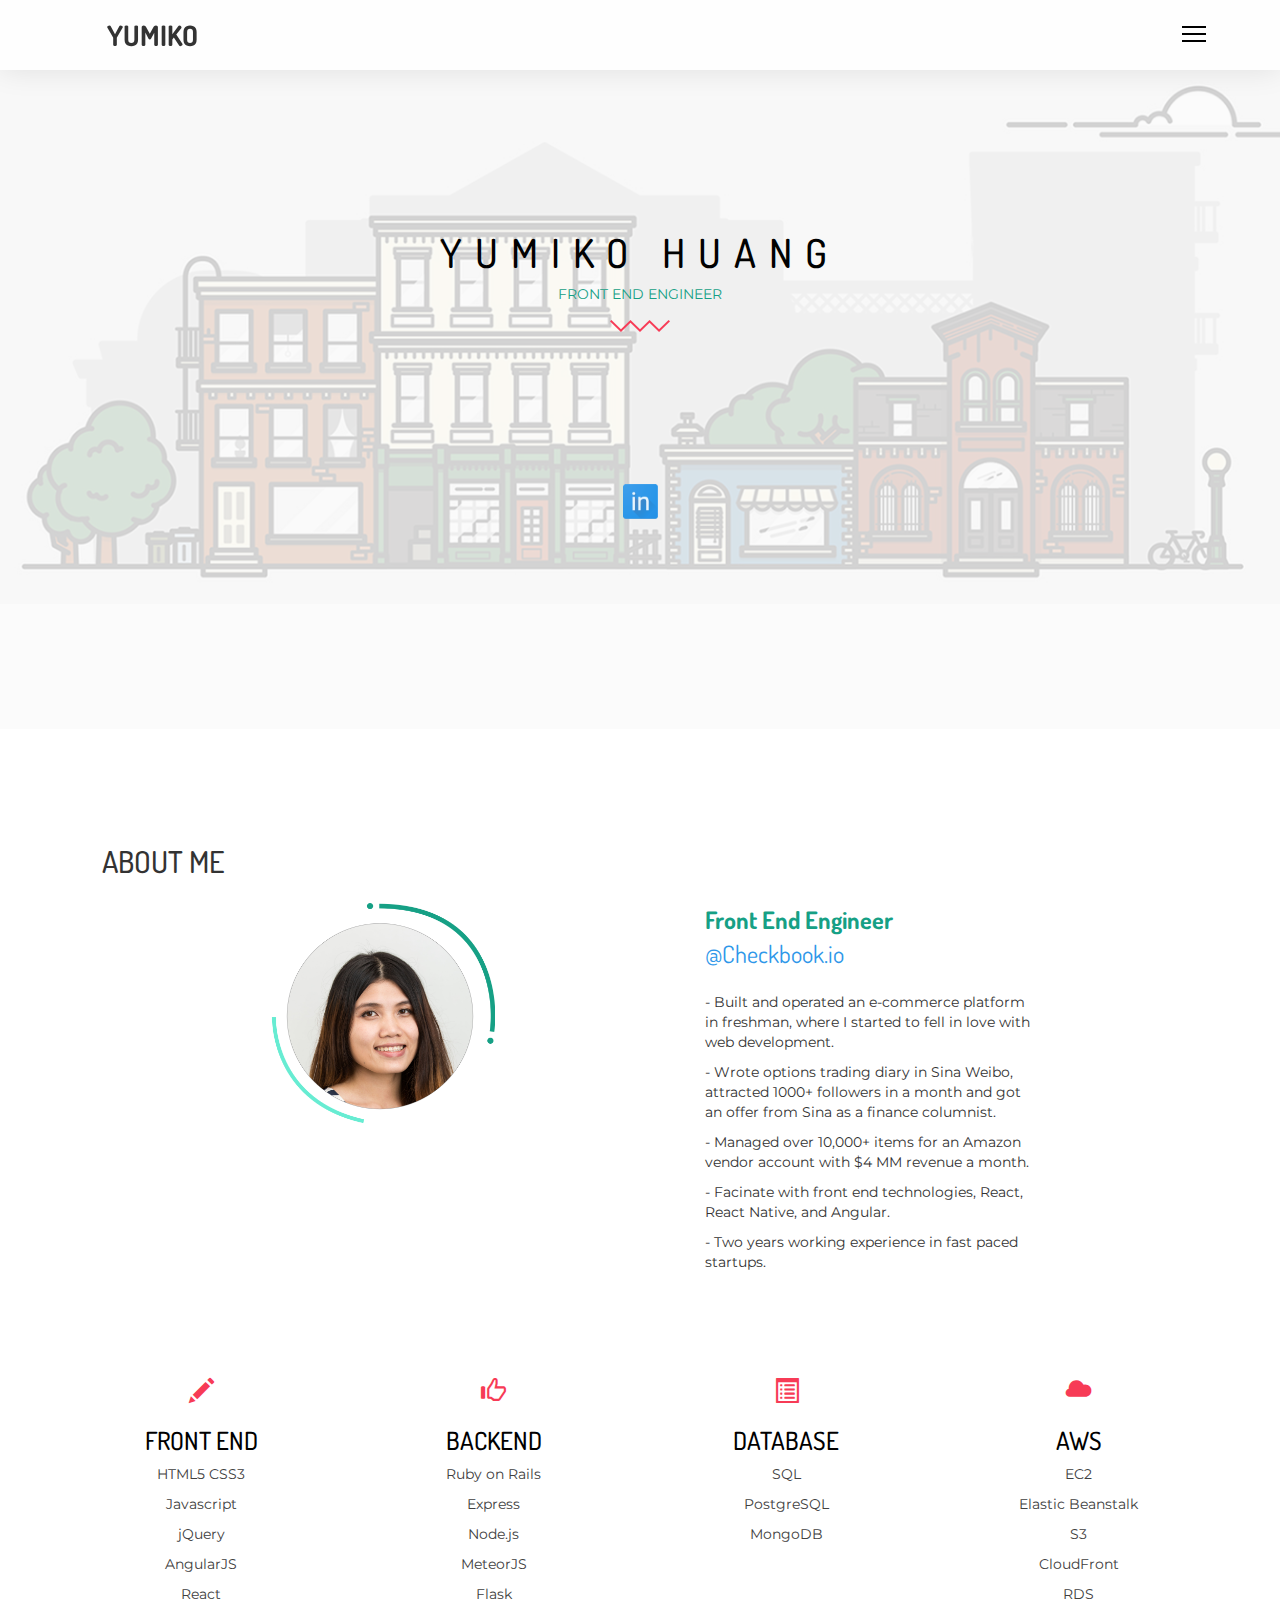
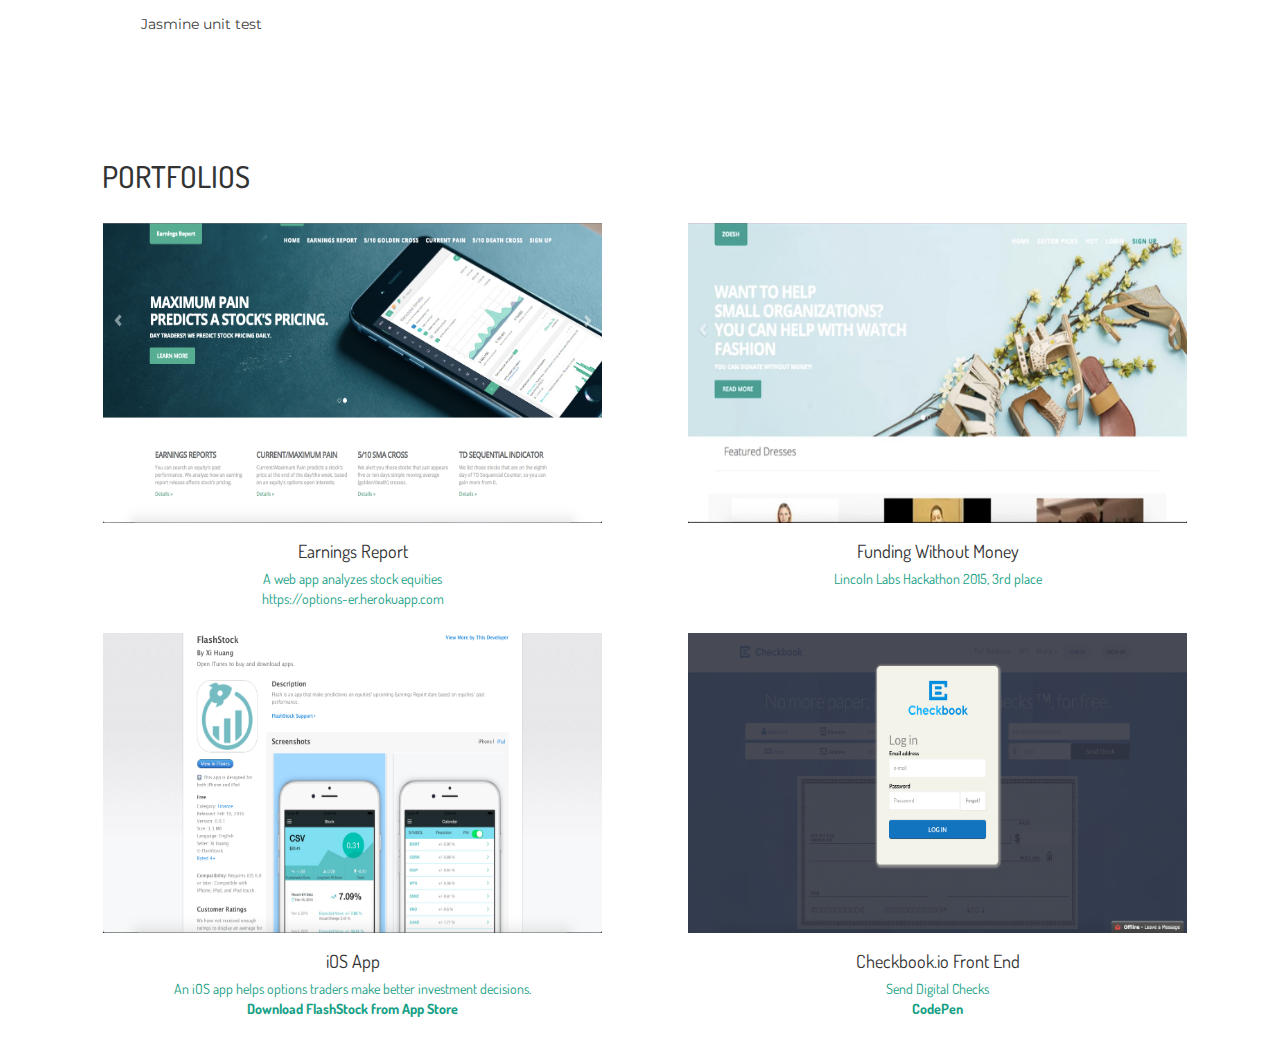
==== new_version/index.html @ 40f6ec9d "added profile description" ====
<!DOCTYPE html>
<html>
<head>
	<meta charset="utf-8">
	<meta http-equiv="X-UA-Compatible" content="IE=edge">
	<meta name="viewport" content="width=device-width, initial-scale=1">
	<title>
		Xi Huang | Full Stack Developer | Female Entrepreneur 
	</title>
	<link href='http://fonts.googleapis.com/css?family=Dosis:300,400,500,600,700,800' rel='stylesheet' type='text/css'>
	<link href='http://fonts.googleapis.com/css?family=Montserrat:400,700' rel='stylesheet' type='text/css'>

	<link rel="stylesheet" type="text/css" href="bower_components/bootstrap/dist/css/bootstrap.min.css">
	<link rel="stylesheet" href="http://maxcdn.bootstrapcdn.com/font-awesome/4.3.0/css/font-awesome.min.css">

	<!-- Icon Font-->
	<link rel="stylesheet" href="style.css">
	<link rel="stylesheet" href="css/owl.carousel.css">
	<link rel="stylesheet" href="css/owl.theme.default.css">
	<!-- Animate CSS-->
	<link rel="stylesheet" href="css/animate.css">

	<link rel="stylesheet" href="css/style.css">

	<!-- Responsive CSS -->
	<link href="css/responsive.css" rel="stylesheet">
</head>
<body ng-app="xihuang">
	<header>
		<div class="nav-wrapper cbp-af-header">
			<div class="col-xs-offset-1 col-md-offset-1 logo pull-left">
			YUMIKO 
			</div>			
			<a href="#cd-nav" class="cd-nav-trigger">
				Menu
				<span><!-- used to create the menu icon --></span>
			</a> <!-- .cd-nav-trigger -->
		</div>
		<div class="section_overlay">
			<div class="container">
			    <div class="row">
			        <div class="col-md-12 text-center">
			            <div class="home_text wow fadeInUp animated">
			                <h2>Yumiko Huang</h2>
			                <p>Front End Engineer</p>
			                <img src="images/shape.png" alt="">
			                <div>
			                	<a href="https://www.linkedin.com/in/huangxi" target="_blank"><img class="social_icons" src="images/linkedin_icon.png"></a>
			                </div>                        
			            </div>
			        </div>
			    </div>
			</div>
		</div>
	</header>

	<main>
		<div id="specialize" class="container-fluid">
			<div class="container services">
				<div class="row">
					<div class="section-Name">
						<h2>ABOUT ME</h2>
					</div>
				</div>
				<div class="row">
					<div class="col-md-8 col-md-offset-2">
						<div class="row">
							<div class="col-xs-4 col-md-4">
								<img src="./images/thumnail.png" width="100%">
							</div>
							<div class="col-md-5 col-md-offset-3">
								<div class="row">
									<div class="bolded_text">
										Front End Engineer <span class="descriptive_text">@Checkbook.io</span>
									</div>
								</div>

								<br>

								<div class="row">
									<p> - Built and operated an e-commerce platform in freshman, where I started to fell in love with web development.</p>
									<p> - Wrote options trading diary in Sina Weibo, attracted 1000+ followers in a month and got an offer from Sina as a finance columnist.</p>
									<p> - Managed over 10,000+ items for an Amazon vendor account with $4 MM revenue a month.</p>
									<p> - Facinate with front end technologies, React, React Native, and Angular.</p>
									<p> - Two years working experience in fast paced startups.</p>
								</div>
							</div>
						</div>
					</div>	
				</div>
			</div>
		</div>

		<div id="specialize" class="container-fluid">
			<div class="container services">
				<div class="row">
				    <div class="col-md-3 text-center">
				        <div class="single_service wow fadeInUp" data-wow-delay="1s">
				            <i class="glyphicon glyphicon-pencil"></i>
				            <h2>FRONT END</h2>
				            <p>HTML5 CSS3</p>
				            <p>Javascript</p>
				            <p>jQuery</p>
				            <p>AngularJS</p>
				            <p>React</p>
				            <p>Jasmine unit test</p>
				        </div>
				    </div>
				    <div class="col-md-3 text-center">
				        <div class="single_service wow fadeInUp" data-wow-delay="2s">
				            <i class="glyphicon glyphicon-thumbs-up"></i>
				            <h2>BACKEND</h2>
				            <p>Ruby on Rails</p>
				            <p>Express</p>
				            <p>Node.js</p>
				            <p>MeteorJS</p>
				            <p>Flask</p>
				        </div>
				    </div>
				    <div class="col-md-3 text-center">
				        <div class="single_service wow fadeInUp" data-wow-delay="3s">
				            <i class="glyphicon glyphicon-list-alt"></i>
				            <h2>DATABASE</h2>
				            <p>SQL</p>
				            <p>PostgreSQL</p>
				            <p>MongoDB</p>
				        </div>
				    </div>
				    <div class="col-md-3 text-center">
				        <div class="single_service wow fadeInUp" data-wow-delay="4s">
				            <i class="glyphicon glyphicon-cloud"></i>
				            <h2>AWS</h2>
				            <p>EC2</p>
				            <p>Elastic Beanstalk</p>
				            <p>S3</p>
				            <p>CloudFront</p>
				            <p>RDS</p>
				        </div>
				    </div>
				</div>
			</div>
		</div>

		<div id="portfolio" class="container">
			<div class="row">
				<div class="section-Name">
					<h2>PORTFOLIOS</h2>
				</div>
				
				<div class="col-md-6">
					<div class="project-box">
						<div class="project-box-highlighted">
							<div class="youtube-preview">
								<a href="https://options-er.herokuapp.com" target="_blank"><img src="images/stock.png"></a>
							</div>
							<div class="project-desc text-center">
								<div class="project-title">
									Earnings Report
								</div>
								<div class="project-subtitle">
									A web app analyzes stock equities<br>
									<a href="https://options-er.herokuapp.com">https://options-er.herokuapp.com</a>
								</div>
							</div>
						</div>
					</div>
				</div>
				<div class="col-md-6">
					<div class="project-box">
						<div class="project-box-highlighted">
							<div class="youtube-preview">
								<a href="https://www.youtube.com/watch?v=LjPvimCMA6M" target="_blank"><img src="images/zoesh.png"></a>
							</div>
							<div class="project-desc text-center">
								<div class="project-title">
									Funding Without Money
								</div>
								<div class="project-subtitle">
									Lincoln Labs Hackathon 2015, 3rd place
								</div>
							</div>
						</div>
					</div>
				</div>
			</div>
			<div class="row">
				<div class="col-md-6">
					<div class="project-box">
						<div class="project-box-highlighted">
							<div class="youtube-preview">
								<a href="https://itunes.apple.com/us/app/flashstock/id1084290276?mt=8" target="_blank"><img src="./images/ios_app.png"></a>
							</div>
							<div class="project-desc text-center">
								<div class="project-title">
									iOS App
								</div>
								<div class="project-subtitle">
									An iOS app helps options traders make better investment decisions.<br>
									<a href="https://itunes.apple.com/us/app/flashstock/id1084290276?mt=8" target="_blank"><b>Download FlashStock from App Store</b></a>
								</div>
							</div>
						</div>
					</div>
				</div>
				<div class="col-md-6">
					<div class="project-box">
						<div class="project-box-highlighted">
							<div class="youtube-preview">
								<a href="https://checkbook.io" target="_blank"><img src="./images/checkbook_login_modal.png"></a>
							</div>
							<div class="project-desc text-center">
								<div class="project-title">
									Checkbook.io Front End
								</div>
								<div class="project-subtitle">
									Send Digital Checks<br>
									<a href="http://codepen.io/yumikohey/pen/YqwrGw" target="_blank"><b>CodePen</b></a>
								</div>
							</div>
						</div>
					</div>
				</div>
			</div>
		</div>
	</main>
	<script src="bower_components/angular/angular.min.js"></script>
	<script src="bower_components/angular-bootstrap/ui-bootstrap-tpls.js"></script>
	<script src="bower_components/angular-bootstrap/ui-bootstrap.js"></script>
	<script src="bower_components/masonry/dist/masonry.pkgd.js"></script>
	<script src="js/app.js"></script>
</body>
</html>
---- new_version/css/style.css ----
a:hover{
  text-decoration: none;
}
.logo {
  margin-top: 15px;
  font-size: 2em;
  font-weight: bold;
}

.social_icons {
  height: 35px;
  width: 35px;
  margin-top: 150px;
}

.section-Name {
  margin-left: 4%;
  margin-bottom: 25px;
}

.project-box {
  margin: 5px;
  height: 400px;
  width: 100%;
}

.youtube-preview img {
  width: 90%;
  margin: 0 5%;
  height: 300px;
}

.project-box-highlighted:hover .project-desc{
  background-color: #8acfc2;
  -webkit-transition: width 0.8s;
  transition: all 0.8s;
}

.project-box-highlighted:hover .project-subtitle, .project-box-highlighted:hover a {
  color: #fff;
  -webkit-transition: width 1s;
  transition: all 1s;
}

.project-desc {
  width: 90%;
  margin: 0 5%;
  padding: 15px 0 10px 0;
}

.project-desc .project-title {
  font-size: 1.3em;
} 

.project-desc .project-subtitle, .project-desc a{
  margin-top: 5px;
  color: #16a085;
}

.bolded_text {
    color: #16a085;
    font-size: 24px;
    font-weight: bold;
}

.descriptive_text {
  color: #2E97E9;
  font-size: 24px;
  font-weight: normal;
}
/* #Navigation
================================================== */


.cbp-af-header {
    -webkit-transition: all 300ms linear;
    -moz-transition: all 300ms linear;
    -o-transition: all 300ms linear;
    -ms-transition: all 300ms linear;
    transition: all 300ms linear;
}
.cbp-af-header.cbp-af-header-shrink {
    background:rgba(255,255,255,.97);
    -webkit-transition: all 300ms linear;
    -moz-transition: all 300ms linear;
    -o-transition: all 300ms linear;
    -ms-transition: all 300ms linear;
    transition: all 300ms linear;
}

@media only screen and (min-width: 1024px) {
  .cd-nav-trigger {
    top: 30px;
  }
    img.logo {
    top: 40px;
}

.cbp-af-header.cbp-af-header-shrink .cd-nav-trigger {
    top: 8px;
}
.cbp-af-header.cbp-af-header-shrink.nav-wrapper {
    height:60px;
    -webkit-transition: all 300ms linear;
    -moz-transition: all 300ms linear;
    -o-transition: all 300ms linear;
    -ms-transition: all 300ms linear;
    transition: all 300ms linear;
}
}
#menu-wrap{
  height: auto !important;
}
.nav-wrapper {
    position: fixed;
    width:100%;
    top:0;
    left:0;
    height:70px;
    background:rgba(255,255,255,.85);
    z-index:3;
    overflow:hidden;
    box-shadow: 0 0 30px rgba(21,21,21,.1);
    -webkit-transition: all 300ms linear;
    -moz-transition: all 300ms linear;
    -o-transition: all 300ms linear;
    -ms-transition: all 300ms linear;
    transition: all 300ms linear;
}

.cd-nav-trigger {
  /* hamburger icon */
  position: absolute;
  z-index: 3;
  top: 12px;
  right: 5%;
  height: 44px;
  width: 44px;
  /* image replacement */
  overflow: hidden;
  text-indent: 100%;
  white-space: nowrap;
    -webkit-transition: all 300ms linear;
    -moz-transition: all 300ms linear;
    -o-transition: all 300ms linear;
    -ms-transition: all 300ms linear;
    transition: all 300ms linear;
}
.cd-nav-trigger span {
  /* icon created in CSS */
  position: absolute;
  left: 50%;
  top: 50%;
  bottom: auto;
  right: auto;
  -webkit-transform: translateX(-50%) translateY(-50%);
  -moz-transform: translateX(-50%) translateY(-50%);
  -ms-transform: translateX(-50%) translateY(-50%);
  -o-transform: translateX(-50%) translateY(-50%);
  transform: translateX(-50%) translateY(-50%);
  width: 24px;
  height: 2px;
  background-color: black;
}
.cd-nav-trigger span::before, .cd-nav-trigger span:after {
  /* upper and lower lines of the menu icon */
  content: '';
  position: absolute;
  top: 0;
  right: 0;
  width: 100%;
  height: 100%;
  background-color: inherit;
  /* Force Hardware Acceleration in WebKit */
  -webkit-transform: translateZ(0);
  -moz-transform: translateZ(0);
  -ms-transform: translateZ(0);
  -o-transform: translateZ(0);
  transform: translateZ(0);
  -webkit-backface-visibility: hidden;
  backface-visibility: hidden;
  -webkit-transition: -webkit-transform 0.2s, width 0.2s;
  -moz-transition: -moz-transform 0.2s, width 0.2s;
  transition: transform 0.2s, width 0.2s;
}
.cd-nav-trigger span::before {
  -webkit-transform-origin: right top;
  -moz-transform-origin: right top;
  -ms-transform-origin: right top;
  -o-transform-origin: right top;
  transform-origin: right top;
  -webkit-transform: translateY(-7px);
  -moz-transform: translateY(-7px);
  -ms-transform: translateY(-7px);
  -o-transform: translateY(-7px);
  transform: translateY(-7px);
}
.cd-nav-trigger span::after {
  -webkit-transform-origin: right bottom;
  -moz-transform-origin: right bottom;
  -ms-transform-origin: right bottom;
  -o-transform-origin: right bottom;
  transform-origin: right bottom;
  -webkit-transform: translateY(7px);
  -moz-transform: translateY(7px);
  -ms-transform: translateY(7px);
  -o-transform: translateY(7px);
  transform: translateY(7px);
}
.cd-nav-trigger:hover {
  /* rotate trigger on hover */
  -webkit-transform: rotate(180deg);
  -moz-transform: rotate(180deg);
  -ms-transform: rotate(180deg);
  -o-transform: rotate(180deg);
  transform: rotate(180deg);
}
.cd-nav-trigger:hover span::after,
.cd-nav-trigger:hover span::before {
  /* animate arrow --> from hamburger to arrow */
  width: 50%;
}
.cd-nav-trigger:hover span::before {
  -webkit-transform: translateX(1px) translateY(1px) rotate(45deg);
  -moz-transform: translateX(1px) translateY(1px) rotate(45deg);
  -ms-transform: translateX(1px) translateY(1px) rotate(45deg);
  -o-transform: translateX(1px) translateY(1px) rotate(45deg);
  transform: translateX(1px) translateY(1px) rotate(45deg);
}
.cd-nav-trigger:hover span::after {
  -webkit-transform: translateX(1px) translateY(-1px) rotate(-45deg);
  -moz-transform: translateX(1px) translateY(-1px) rotate(-45deg);
  -ms-transform: translateX(1px) translateY(-1px) rotate(-45deg);
  -o-transform: translateX(1px) translateY(-1px) rotate(-45deg);
  transform: translateX(1px) translateY(-1px) rotate(-45deg);
}

body{
  font-family: 'Dosis', sans-serif;
}
p{
  font-family: 'Montserrat', sans-serif;
}
a{
  font-family: 'Dosis', sans-serif;
  text-decoration: none;
}
h1, h2, h3, h4, h5, h6{
  font-family: 'Dosis', sans-serif;
}

/*Header*/
.navbar-default .navbar-nav>li>a {
color: #777;
text-transform: uppercase;
}
.navbar-default .navbar-nav>li>a:hover{
  color: #f74d65;
}
header{
  background: url(../images/header_bg.jpg);
  background-size: cover;
  background-repeat: no-repeat;
  background-position: 50% -125px;
}

.section_overlay{
  background: rgba(250,250,250, .8);
}
.home_text{
  padding-top: 210px;
  padding-bottom: 210px;
}

@media(max-width: 767px){
  .home_text{
    padding-top: 210px;
    padding-bottom: 210px;
  }
  .services{
    padding-top: 0px;
  }
}

.home_text h2{
  color: #010101;
  font-size: 40px;
  text-transform: uppercase;
  letter-spacing: 13px;
}
.home_text p{
  color: #16a085;
  font-size: 14px;
  text-transform: uppercase;
  opacity: 1;
}
.home_text img{}

/*Services*/
.services{
  padding-top: 96px;
}
.container .services {
  border-bottom: 1px solid #ddd;
}
.single_service{
  padding-bottom: 96px;
}
.single_service i{
  font-size: 25px;
  color: #f73b56;
}
.single_service h2{
  color: #000000;
  font-size: 25px;
  text-transform: uppercase;
}
.single_service p{
  color: #404040;
  font-size: 14px;
}
.single_progress_bar .progress {
height: 1px;
margin-bottom: 20px;
overflow: hidden;
background-color: #d5d5d5;
border-radius: 0px;
-webkit-box-shadow: inset 0 1px 2px rgba(0,0,0,.1);
box-shadow: inset 0 1px 2px rgba(0,0,0,.1);
}
.single_progress_bar .progress-bar {
background-color: #2d3334;
}
.single_progress_bar h2{
  color: 000;
  font-size: 14px;
  font-weight: 400;
}
.about_us_p{
  font-size: 14px;
  color: #272727;
  margin-top: 20px;
  margin-bottom: 10px;
  line-height: 21px;
}
.about_title h2{
  font-size: 25px;
  color: #3d3d3d;
  text-transform: uppercase;
  margin-top: 85px;
  letter-spacing: 6px;
  margin-bottom: 21px;
}
.about_title img{
  margin-bottom: 70px;
}
/*Testimonial*/
.testimonial{
    padding-top: 130px;
  padding-bottom: 80px;
}
.testimonial{

}
.testimonial .icon:after{
  content: "";
  position: absolute;
  width: 80px;
  height: 80px;
  background-color: #f73b56;
  top: 110px;
  left: 50%;
  -moz-transform: rotate(45deg);
  -o-transform: rotate(45deg);
  -webkit-transform: rotate(45deg);
  -ms-transform: rotate(45deg);
  margin-left: -40px;

}
.testimonial .icon i{
color: #fff;
font-size: 47px;
position: absolute;
z-index: 555;
left: 50%;
margin-left: -23px;


}
.single_testimonial p{
color: #404040;
font-size: 18px;
font-family: 'Dosis', sans-serif;
letter-spacing: 1px;
padding-top: 110px;

}
.single_testimonial h4{
  color: #404040;
  font-size: 14px;
  text-transform: uppercase;
  font-family: 'Montserrat', sans-serif;
  letter-spacing: 1px
}



/*Fun Facts*/
.fun_facts{
  background: url(../images/header_bg.jpg);
  background-attachment: fixed !important;
  background-repeat: repeat;
  
}
.fun_facts .section_overlay{
background: rgba(71,71,71,.8);
padding-bottom: 30px;
}
.single_count{
padding-top: 120px; 
}
.single_count i{
  color: #f73b56;
  font-size: 24px;
}
.single_count h3{
font-family: 'Montserrat', sans-serif;
color: #fff;
font-size: 40px;
font-weight: bold;
margin-bottom: 0px; 
}
.single_count p{
font-family: 'Dosis', sans-serif;
color: #fff;
font-size: 14px;
text-transform: uppercase;
position: relative; 
}
.single_count p:before{
content: "";
position: absolute;
width: 16px;
height: 1px;
left: 0;
bottom: -4px;
background: #ef4251;
}
.imac{
position: relative;
margin-top: -40px;  
}
.imac img{
  width: 100%;
}

@media(max-width: 767px){
  .imac{
    margin-top: 20px
  }
}
.single_image{
  margin-right: 3px;
  position: relative;
  transition: all 1s;
}
.single_image img{
  width: 100%;

}
.single_image:hover div.image_overlay{
  opacity: 1;
}

.image_overlay{
position: absolute;
width: 100%;
height: 100%;
background: rgba(247,77,101,.9);
left: 0;
top: 0;
opacity: 0;
  transition: all 1s;

}
.image_overlay a{
position: absolute;
top: 20px;
right: 20px;
color: #fff;
text-decoration: none;
text-transform: uppercase;  
}
.image_overlay h2{
position: absolute;
bottom: 28px;
left: 20px;
font-size: 25px;
color: #fff;
text-transform: uppercase;
letter-spacing: 3px;  
}
.image_overlay h4{
position: absolute;
bottom: 11px;
left: 20px;
color: #fff;
font-size: 14px;
text-transform: uppercase;  
}
.no_padding{
  padding-left: 0px;
  padding-right: 0px;
}
.work_title{}
.work_title h1, .contact_title h1{
  font-size: 25px;
  color: #3d3d3d;
  letter-spacing: 5px;
  padding-top: 80px;
  text-transform: uppercase;
  margin-bottom: 20px;
}
.work_title img, .contact_title img{
  margin-bottom: 30px;
}
.work_title p, .contact_title p{
  font-size: 14px;
  color: #000;
  margin-bottom: 100px;
}
.last_padding {
  padding-right: 0px;
}
.pad_top {
  padding-top: 2px;
}
.left h2{
  margin-top: 60px;
  margin-bottom: 20px;
  font-size: 18px;
  color: #000;
  font-weight: bold;
}
.left p{
  margin-bottom: 60px;
  font-size: 14px;
  color: #000;
}
.baton{
  margin-top: 65px;
}
.cs-btn, .cs-btn:active, .cs-btn:visited, .cs-btn:focus{
  color: #fff;
  background-color: #000;
  border-radius: 0px;
  outline: none;
  padding: 10px 40px;
  text-transform: uppercase;
  letter-spacing: 2px;
  transition: all 1s;
}
.cs-btn:hover{
  background: #f74d65;
  border-color: #f74d65;
}
.call_to_action .container{
  padding-bottom: 60px;
  border-bottom: 1px solid #ddd;
}

/*Contact*/

.single_contact_info{
padding-bottom: 21px; 
}
.single_contact_info h2{
text-transform: uppercase;
color: #3d3d3d;
font-size: 18px;
letter-spacing: 3px;
margin-bottom: 1px; 
}
.single_contact_info p{
font-size: 15px;
color: #3d3d3d; 
}






.contact-form{
background-color: #f1f1f1;
padding: 30px;
}
.contact-form .form-control{
height: 43px;
border-radius: 0px;
margin-bottom: 20px;
border: 0px solid #fff;
}
.contact-form #message{
  height: 104px;
}
.form_submit{
width: 100%;
background: #f73b56;
border-radius: 0px;
color: #fff;
padding-top: 13px;
padding-bottom: 10px;
transition: all 1s; 
}


.work-with {
padding-bottom: 60px;
padding-top: 10px;
}
.work-with h3{
  font-size: 14px;
  color: #636363;
  text-transform: uppercase;
}



/*Footer*/
footer{
  background-color: #f1f1f1;
  padding-top: 50px;
  padding-bottom: 50px;
}
.footer_logo{}
.footer_logo img{}
.social{
  padding-top: 65px;
}
.social h2{
text-transform: uppercase;
font-size: 16px;  
}
ul.icon_list{
margin: 0;
padding: 0;
list-style: none;
text-align: center;
margin-top: 20px;
}
ul.icon_list li{
display: inline;
padding-left: 3px;
padding-right: 3px;
}
ul.icon_list li a{
display: inline-block;
color: #636363;
border: 1px solid #636363;
border-radius: 50%;
text-align: center;
width: 30px;
height: 30px;
text-align: center;
line-height: 28px;
transition: all 1s;
}
ul.icon_list li a:hover{
  color: #f73b56;
  border-color:#f73b56; 
}
.copyright_text{
padding-top: 80px;  
}
.copyright_text p{
color: #636363;
font-size: 14px;
text-transform: uppercase;
margin-bottom: 0px;
letter-spacing: 0px;
}
.copyright_text a{
  color:#f73b56;
  text-transform:uppercase;
  font-weight:700;
  text-decoration:none;
  }
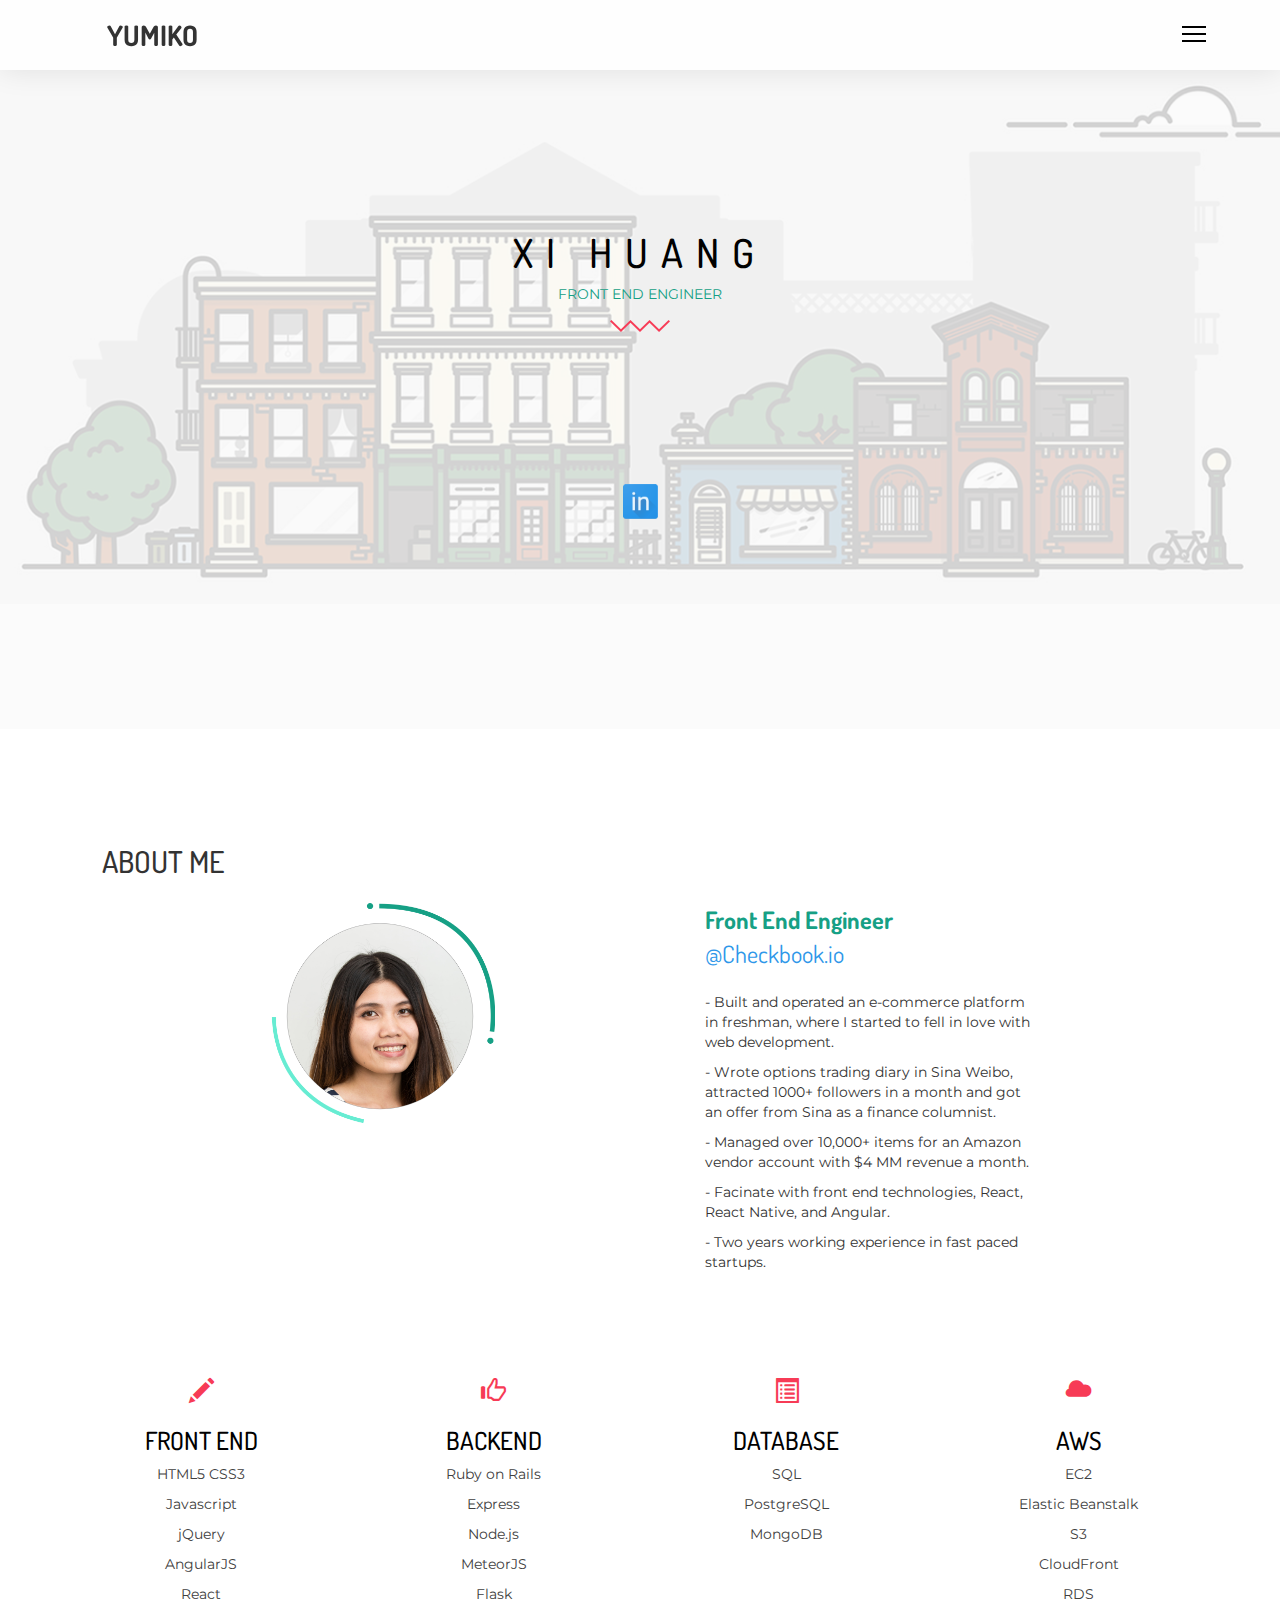
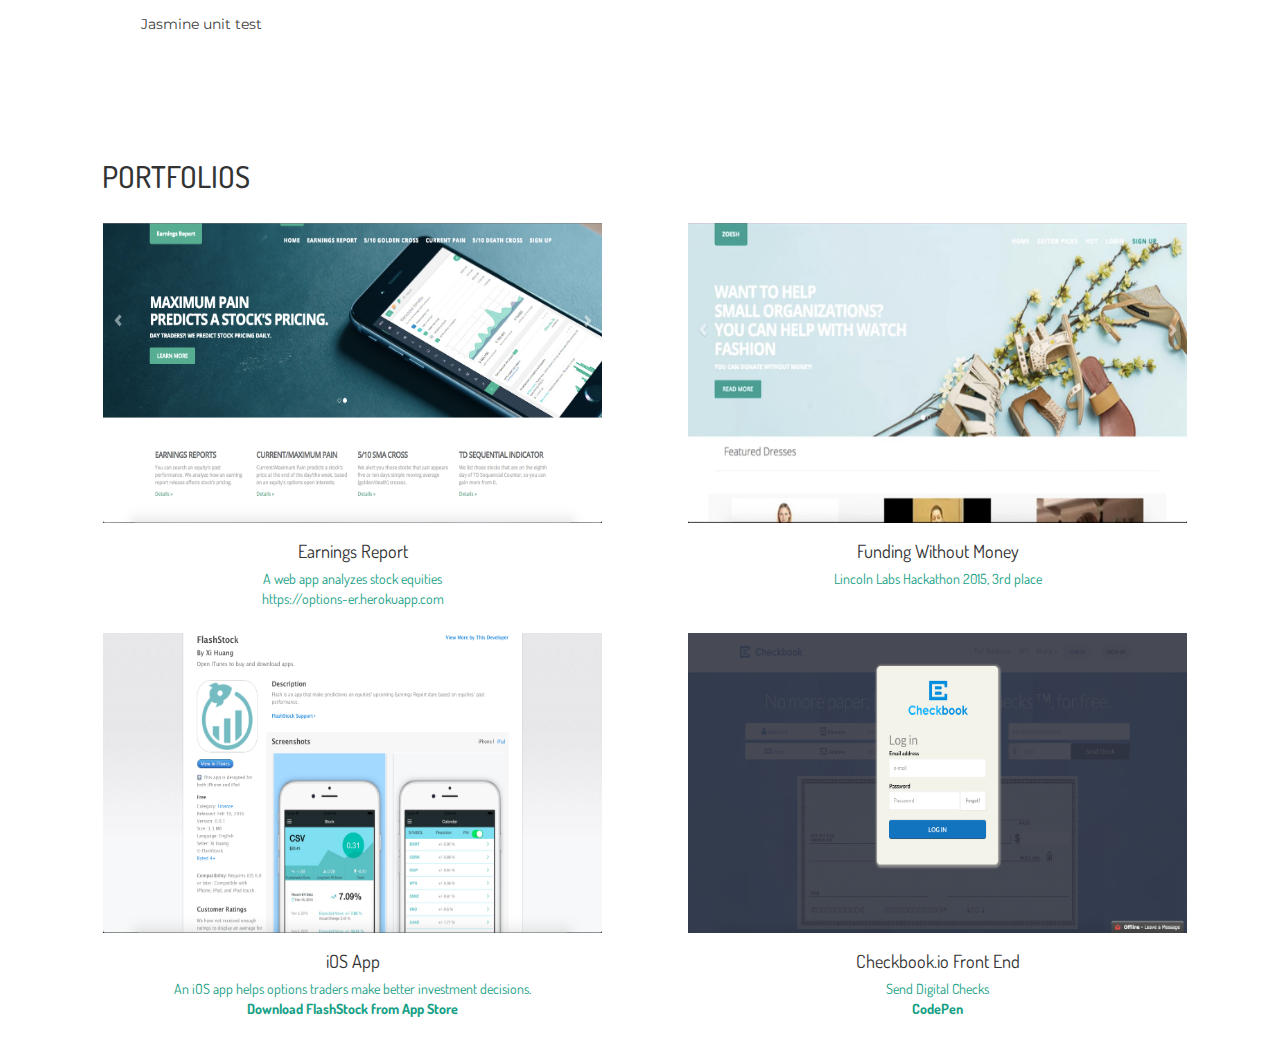
==== commit 5c76d1aa: "innitial version connect four" ====
--- a/new_version/index.html
+++ b/new_version/index.html
@@ -41,7 +41,7 @@
 			    <div class="row">
 			        <div class="col-md-12 text-center">
 			            <div class="home_text wow fadeInUp animated">
-			                <h2>Yumiko Huang</h2>
+			                <h2>Xi Huang</h2>
 			                <p>Front End Engineer</p>
 			                <img src="images/shape.png" alt="">
 			                <div>
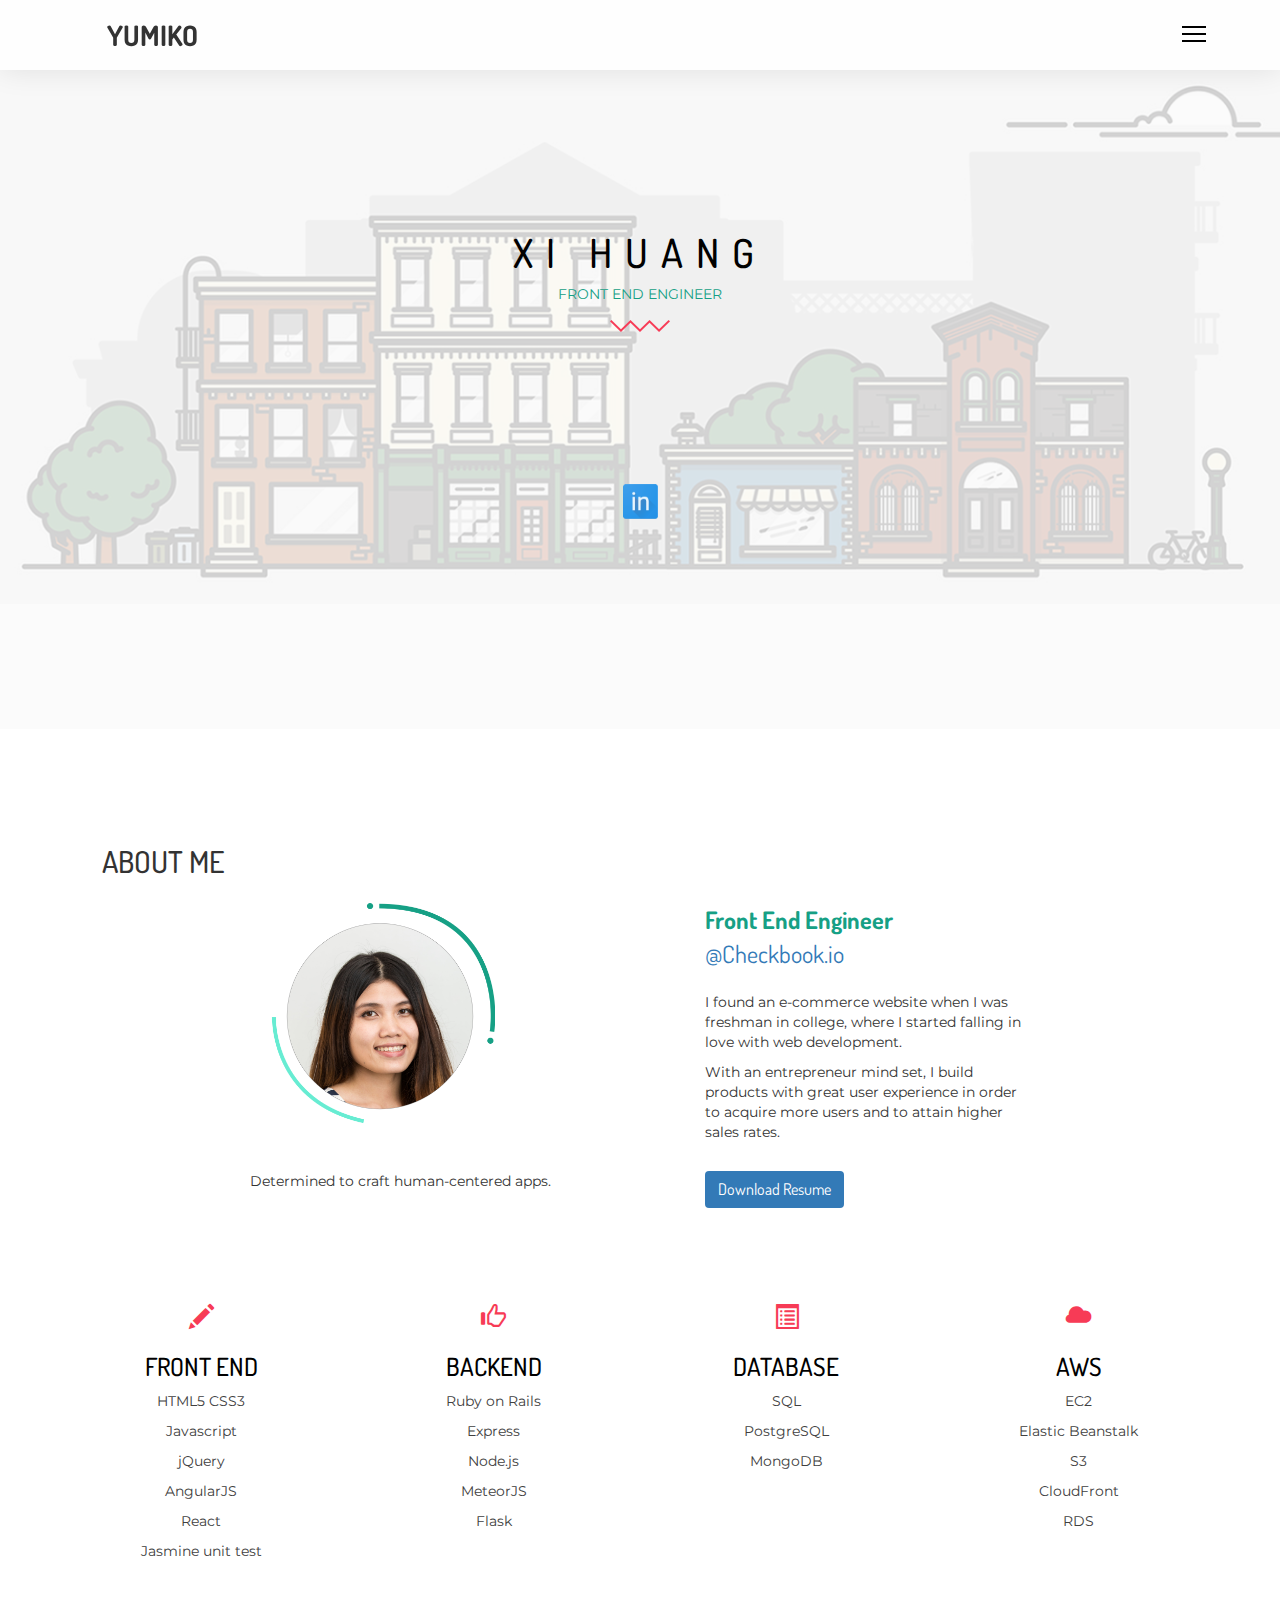
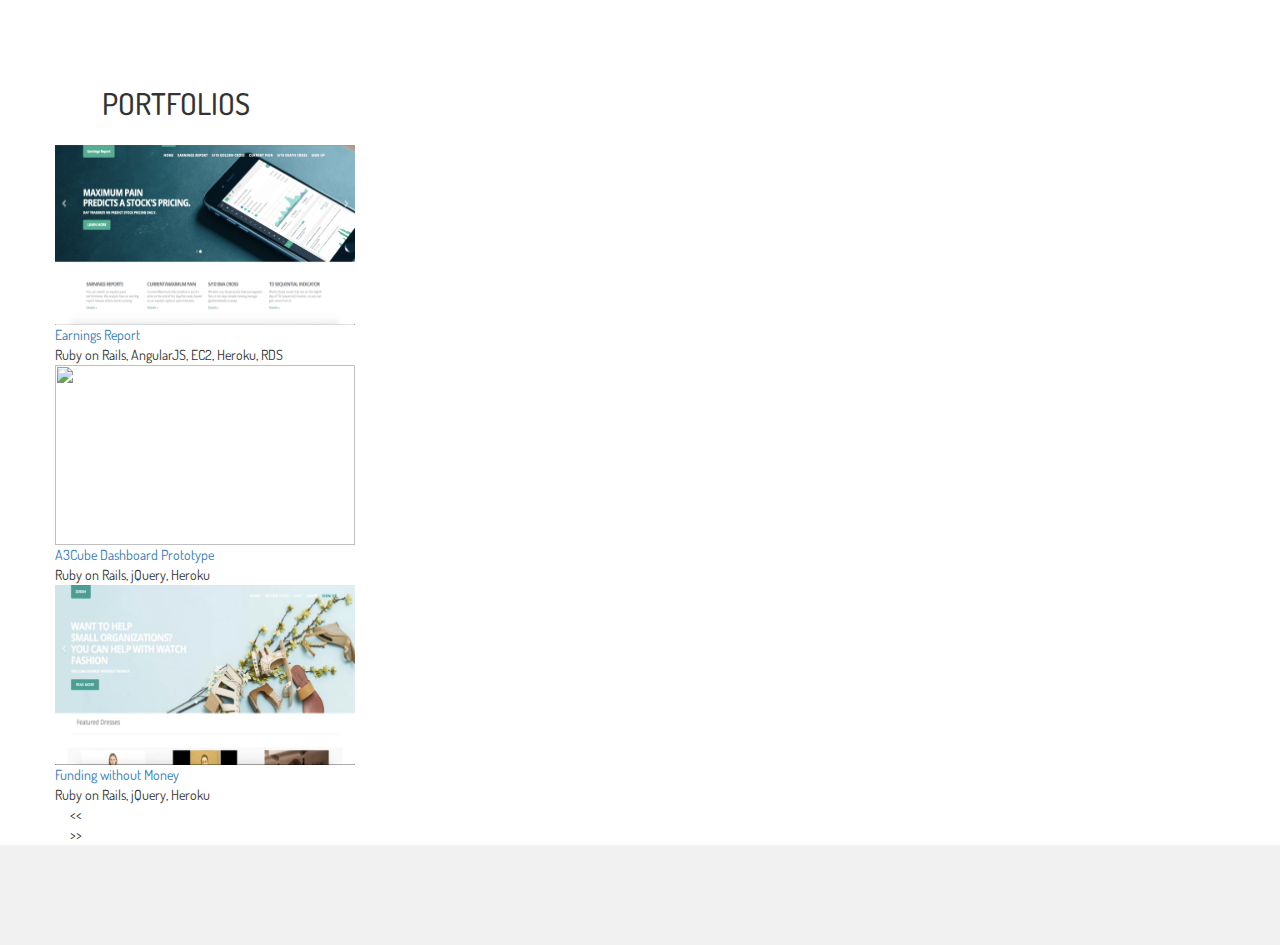
==== commit c4ef90f9: "fixed typos" ====
--- a/new_version/index.html
+++ b/new_version/index.html
@@ -14,7 +14,7 @@
 	<link rel="stylesheet" href="http://maxcdn.bootstrapcdn.com/font-awesome/4.3.0/css/font-awesome.min.css">
 
 	<!-- Icon Font-->
-	<link rel="stylesheet" href="style.css">
+	<link rel="stylesheet" href="css/style.css">
 	<link rel="stylesheet" href="css/owl.carousel.css">
 	<link rel="stylesheet" href="css/owl.theme.default.css">
 	<!-- Animate CSS-->
@@ -24,8 +24,9 @@
 
 	<!-- Responsive CSS -->
 	<link href="css/responsive.css" rel="stylesheet">
+	<script   src="http://code.jquery.com/jquery-1.12.4.min.js"   integrity="sha256-ZosEbRLbNQzLpnKIkEdrPv7lOy9C27hHQ+Xp8a4MxAQ="   crossorigin="anonymous"></script>
 </head>
-<body ng-app="xihuang">
+<body ng-app="xihuang" ng-controller="MainCtrl">
 	<header>
 		<div class="nav-wrapper cbp-af-header">
 			<div class="col-xs-offset-1 col-md-offset-1 logo pull-left">
@@ -67,26 +68,44 @@
 						<div class="row">
 							<div class="col-xs-4 col-md-4">
 								<img src="./images/thumnail.png" width="100%">
+
+								<br>
+								<br>
+								<br>
 							</div>
 							<div class="col-md-5 col-md-offset-3">
 								<div class="row">
 									<div class="bolded_text">
-										Front End Engineer <span class="descriptive_text">@Checkbook.io</span>
+										Front End Engineer <span class="descriptive_text"><a target="_blank" href="https://www.checkbook.io">@Checkbook.io</a></span>
 									</div>
 								</div>
 
 								<br>
 
 								<div class="row">
-									<p> - Built and operated an e-commerce platform in freshman, where I started to fell in love with web development.</p>
-									<p> - Wrote options trading diary in Sina Weibo, attracted 1000+ followers in a month and got an offer from Sina as a finance columnist.</p>
-									<p> - Managed over 10,000+ items for an Amazon vendor account with $4 MM revenue a month.</p>
-									<p> - Facinate with front end technologies, React, React Native, and Angular.</p>
-									<p> - Two years working experience in fast paced startups.</p>
+									<p> I found an e-commerce website when I was freshman in college, where I started falling in love with web development. </p>
+									<p>
+									With an entrepreneur mind set, I build products with great user experience in order to acquire more users and to attain higher sales rates. </p>
 								</div>
 							</div>
 						</div>
 					</div>	
+				</div>
+				<div class="row">
+					<div class="col-md-8 col-md-offset-2">
+						<div class="row">
+							<div class="col-md-6">
+								<div class="row">
+									<p>Determined to craft human-centered apps.</p>
+								</div>
+							</div>
+							<div class="col-md-4 col-md-offset-1">
+								<div class="row">
+									<button class="btn" style="background-color: #337ab7; color:#fff; font-size: 16px;">Download Resume</button>
+								</div>
+							</div>
+						</div>
+					</div>
 				</div>
 			</div>
 		</div>
@@ -146,83 +165,53 @@
 				<div class="section-Name">
 					<h2>PORTFOLIOS</h2>
 				</div>
-				
-				<div class="col-md-6">
-					<div class="project-box">
-						<div class="project-box-highlighted">
-							<div class="youtube-preview">
-								<a href="https://options-er.herokuapp.com" target="_blank"><img src="images/stock.png"></a>
-							</div>
-							<div class="project-desc text-center">
-								<div class="project-title">
-									Earnings Report
-								</div>
-								<div class="project-subtitle">
-									A web app analyzes stock equities<br>
-									<a href="https://options-er.herokuapp.com">https://options-er.herokuapp.com</a>
-								</div>
-							</div>
-						</div>
-					</div>
-				</div>
-				<div class="col-md-6">
-					<div class="project-box">
-						<div class="project-box-highlighted">
-							<div class="youtube-preview">
-								<a href="https://www.youtube.com/watch?v=LjPvimCMA6M" target="_blank"><img src="images/zoesh.png"></a>
-							</div>
-							<div class="project-desc text-center">
-								<div class="project-title">
-									Funding Without Money
-								</div>
-								<div class="project-subtitle">
-									Lincoln Labs Hackathon 2015, 3rd place
-								</div>
-							</div>
-						</div>
-					</div>
-				</div>
-			</div>
-			<div class="row">
-				<div class="col-md-6">
-					<div class="project-box">
-						<div class="project-box-highlighted">
-							<div class="youtube-preview">
-								<a href="https://itunes.apple.com/us/app/flashstock/id1084290276?mt=8" target="_blank"><img src="./images/ios_app.png"></a>
-							</div>
-							<div class="project-desc text-center">
-								<div class="project-title">
-									iOS App
-								</div>
-								<div class="project-subtitle">
-									An iOS app helps options traders make better investment decisions.<br>
-									<a href="https://itunes.apple.com/us/app/flashstock/id1084290276?mt=8" target="_blank"><b>Download FlashStock from App Store</b></a>
-								</div>
-							</div>
-						</div>
-					</div>
-				</div>
-				<div class="col-md-6">
-					<div class="project-box">
-						<div class="project-box-highlighted">
-							<div class="youtube-preview">
-								<a href="https://checkbook.io" target="_blank"><img src="./images/checkbook_login_modal.png"></a>
-							</div>
-							<div class="project-desc text-center">
-								<div class="project-title">
-									Checkbook.io Front End
-								</div>
-								<div class="project-subtitle">
-									Send Digital Checks<br>
-									<a href="http://codepen.io/yumikohey/pen/YqwrGw" target="_blank"><b>CodePen</b></a>
-								</div>
-							</div>
-						</div>
-					</div>
-				</div>
-			</div>
+			</div>
+
+			<div class="row xh_carousel">
+				<div class="carousel_item show">
+					<img src="./images/stock.png" width="300px" height="180px">
+
+					<div class="carousel_title"><a href="https://www.youtube.com/watch?v=ovxFm7skJJQ">Earnings Report</a></div>
+					<div class="carousel_subtitle"> Ruby on Rails, AngularJS, EC2, Heroku, RDS </div>
+				</div>
+				<div class="carousel_item show">
+					<img src="./images/a3cube.png" width="300px" height="180px">
+
+					<div class="carousel_title"><a href="http://a3cube.herokuapp.com">A3Cube Dashboard Prototype</a></div>
+					<div class="carousel_subtitle"> Ruby on Rails, jQuery, Heroku </div>
+				</div>
+				<div class="carousel_item show">
+					<img src="./images/zoesh.png" width="300px" height="180px">
+
+					<div class="carousel_title"><a href="https://www.youtube.com/watch?v=LjPvimCMA6M">Funding without Money </a></div>
+					<div class="carousel_subtitle"> Ruby on Rails, jQuery, Heroku </div>
+				</div>
+				<div class="carousel_item hide">
+					<img src="./images/checkbook_login_modal.png" width="300px" height="180px">
+
+					<div class="carousel_title"> <a href="http://codepen.io/yumikohey/pen/YqwrGw">Checkbook Login Modal</a></div>
+					<div class="carousel_subtitle"> jQuery </div>
+				</div>
+				<div class="carousel_item hide">
+					<img src="./images/ios_app.png" width="300px" height="180px">
+
+					<div class="carousel_title"> <a href="https://itunes.apple.com/us/app/flashstock/id1084290276?mt=8&ign-mpt=uo%3D4">Flash Stock iOS App</a></div>
+					<div class="carousel_subtitle"> Ruby on Rails, APIs, IONIC</div>
+				</div>
+			</div>
+			<!-- Controls -->
+			<div class="carousel_control">
+				<div id="carousel_prev" ng-click="nextSlide()"> << </div>
+				<div id="carousel_next" ng-click="nextSlide()"> >> </div>
+			</div>
+
 		</div>
 	</main>
+
+	<footer>
+		
+	</footer>
+
 	<script src="bower_components/angular/angular.min.js"></script>
 	<script src="bower_components/angular-bootstrap/ui-bootstrap-tpls.js"></script>
 	<script src="bower_components/angular-bootstrap/ui-bootstrap.js"></script>
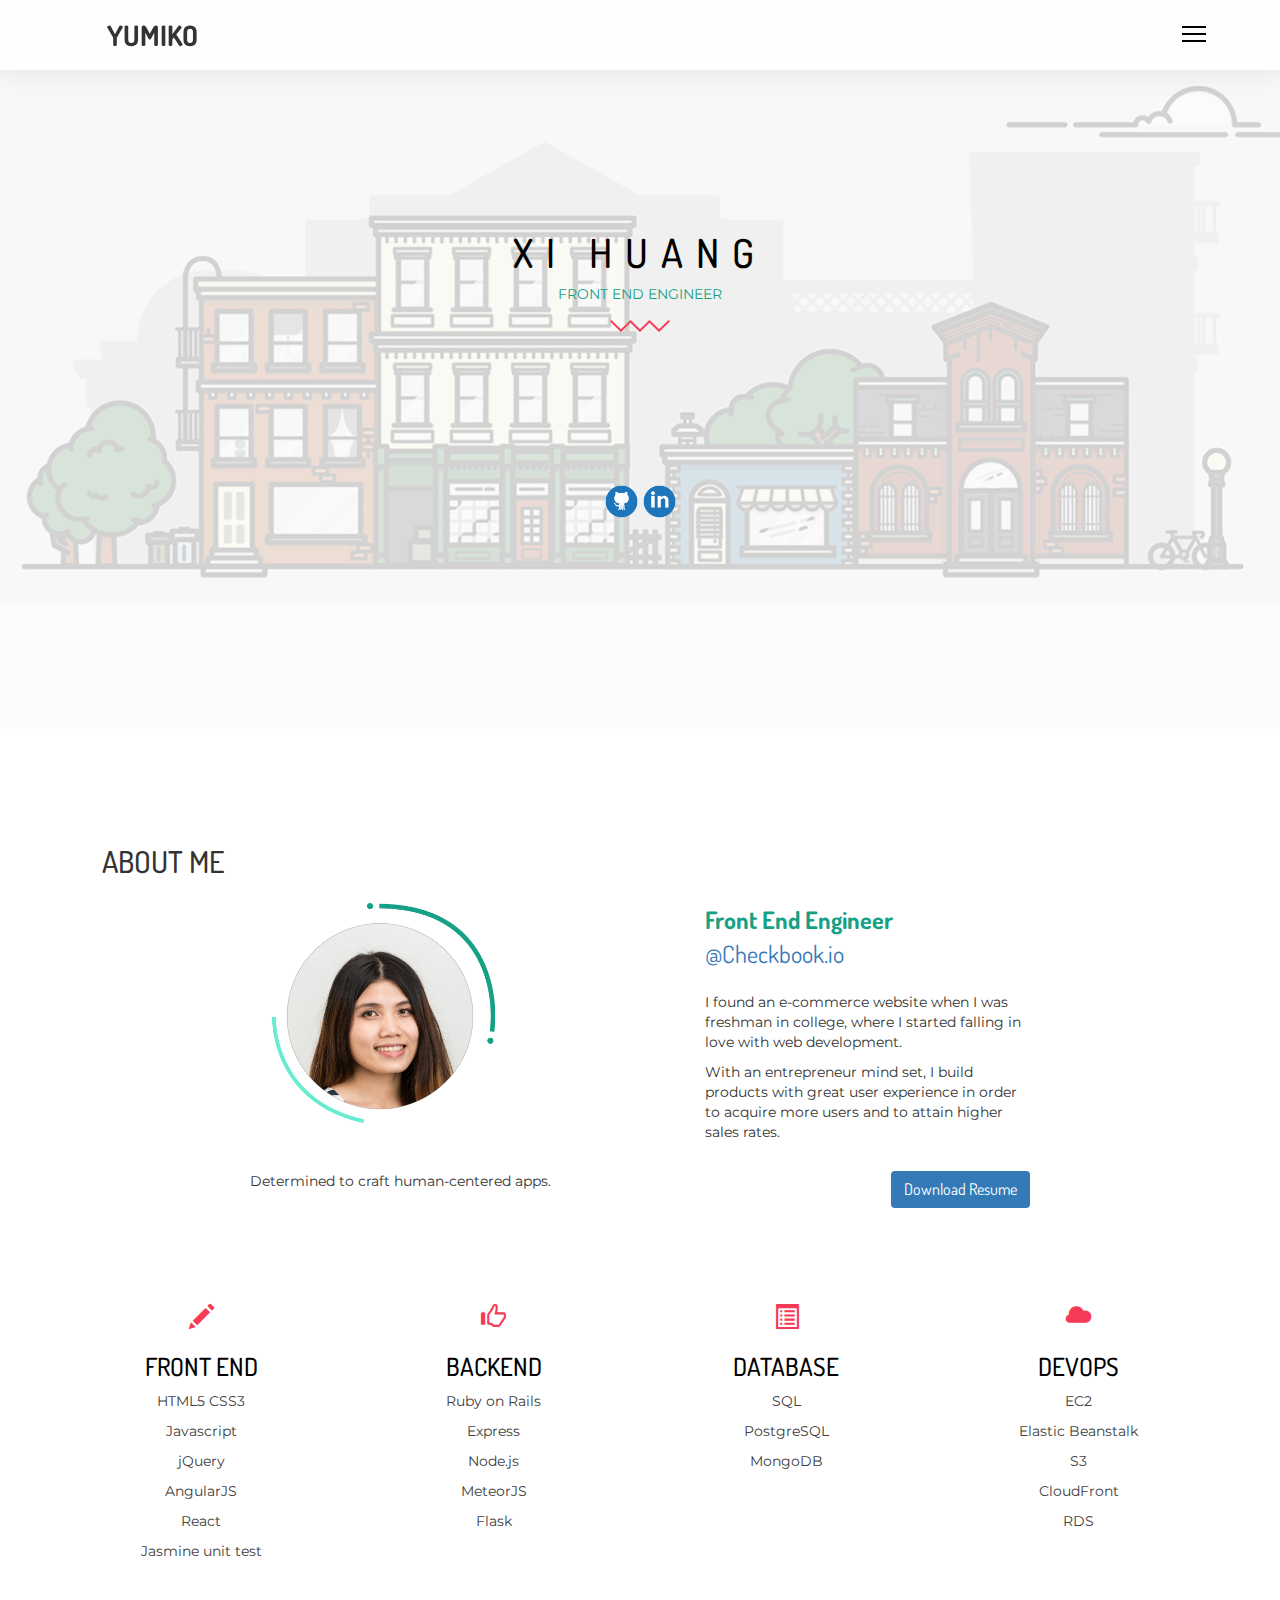
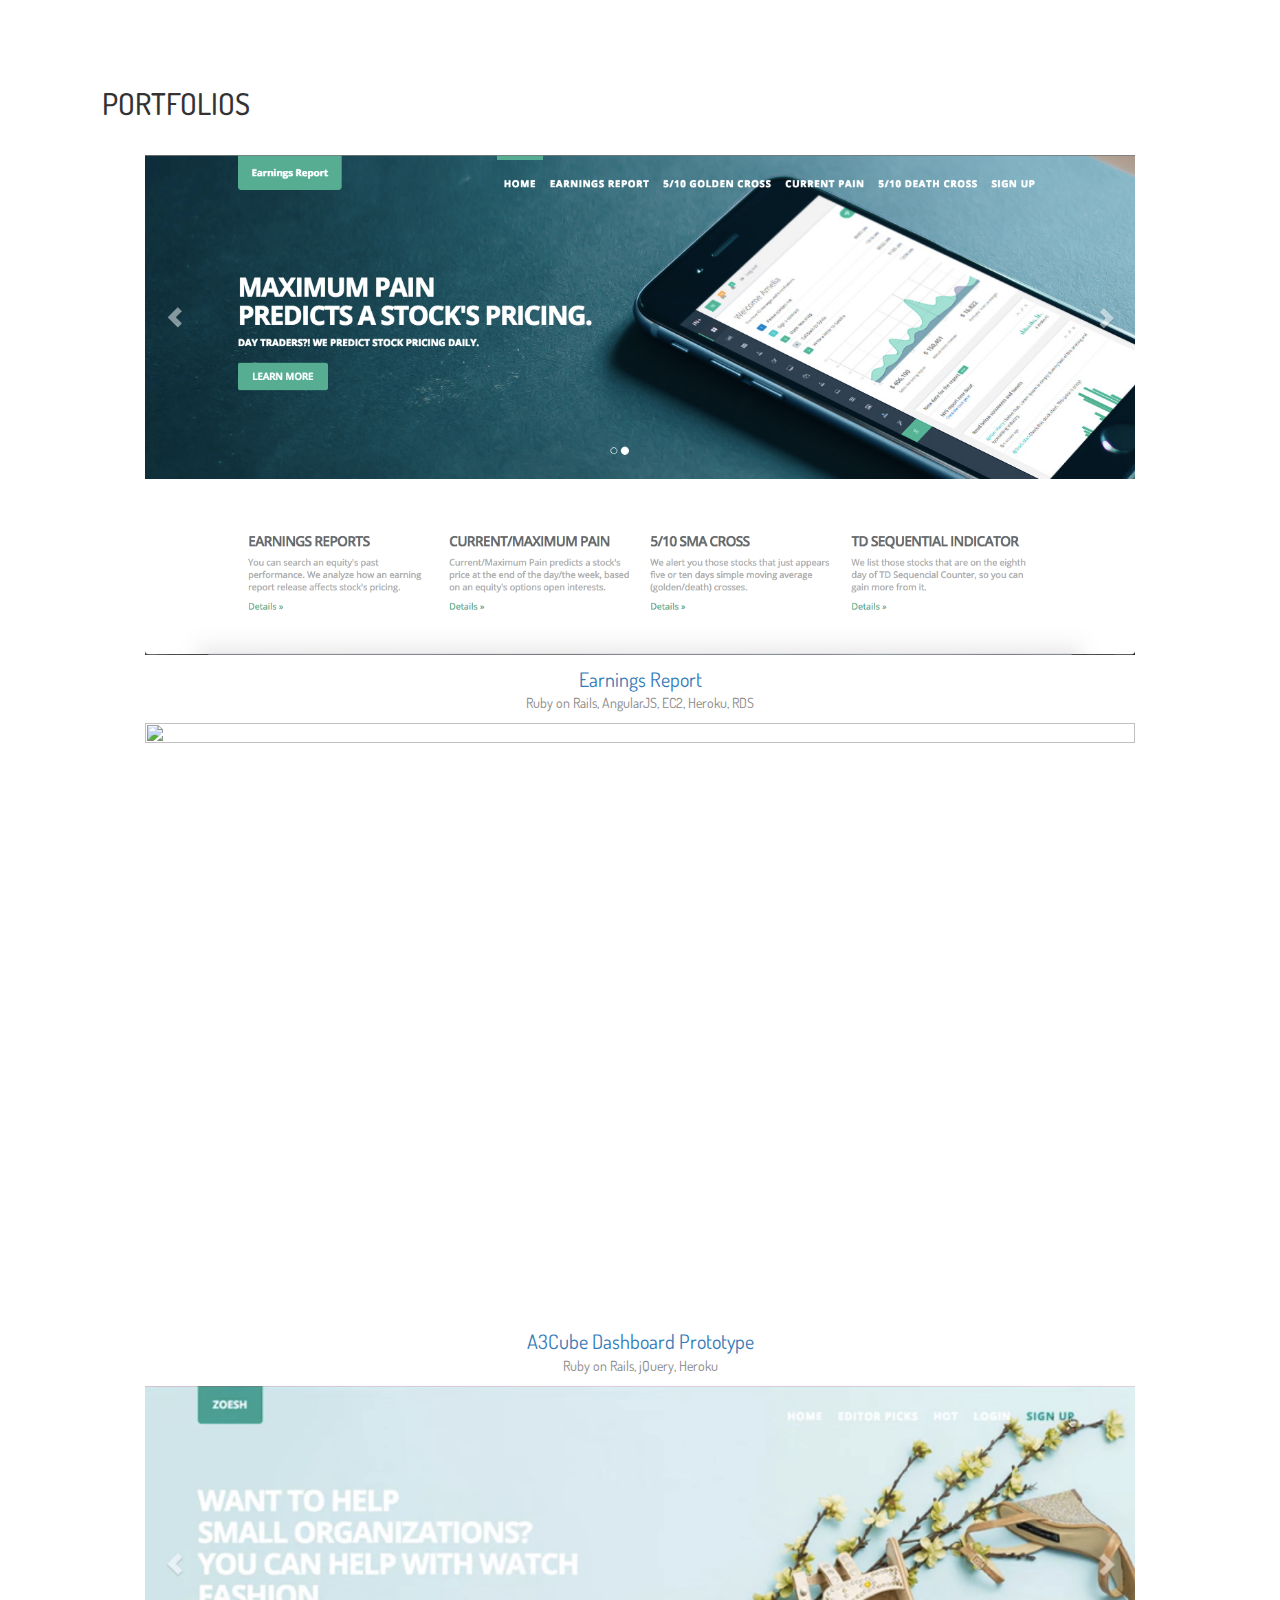
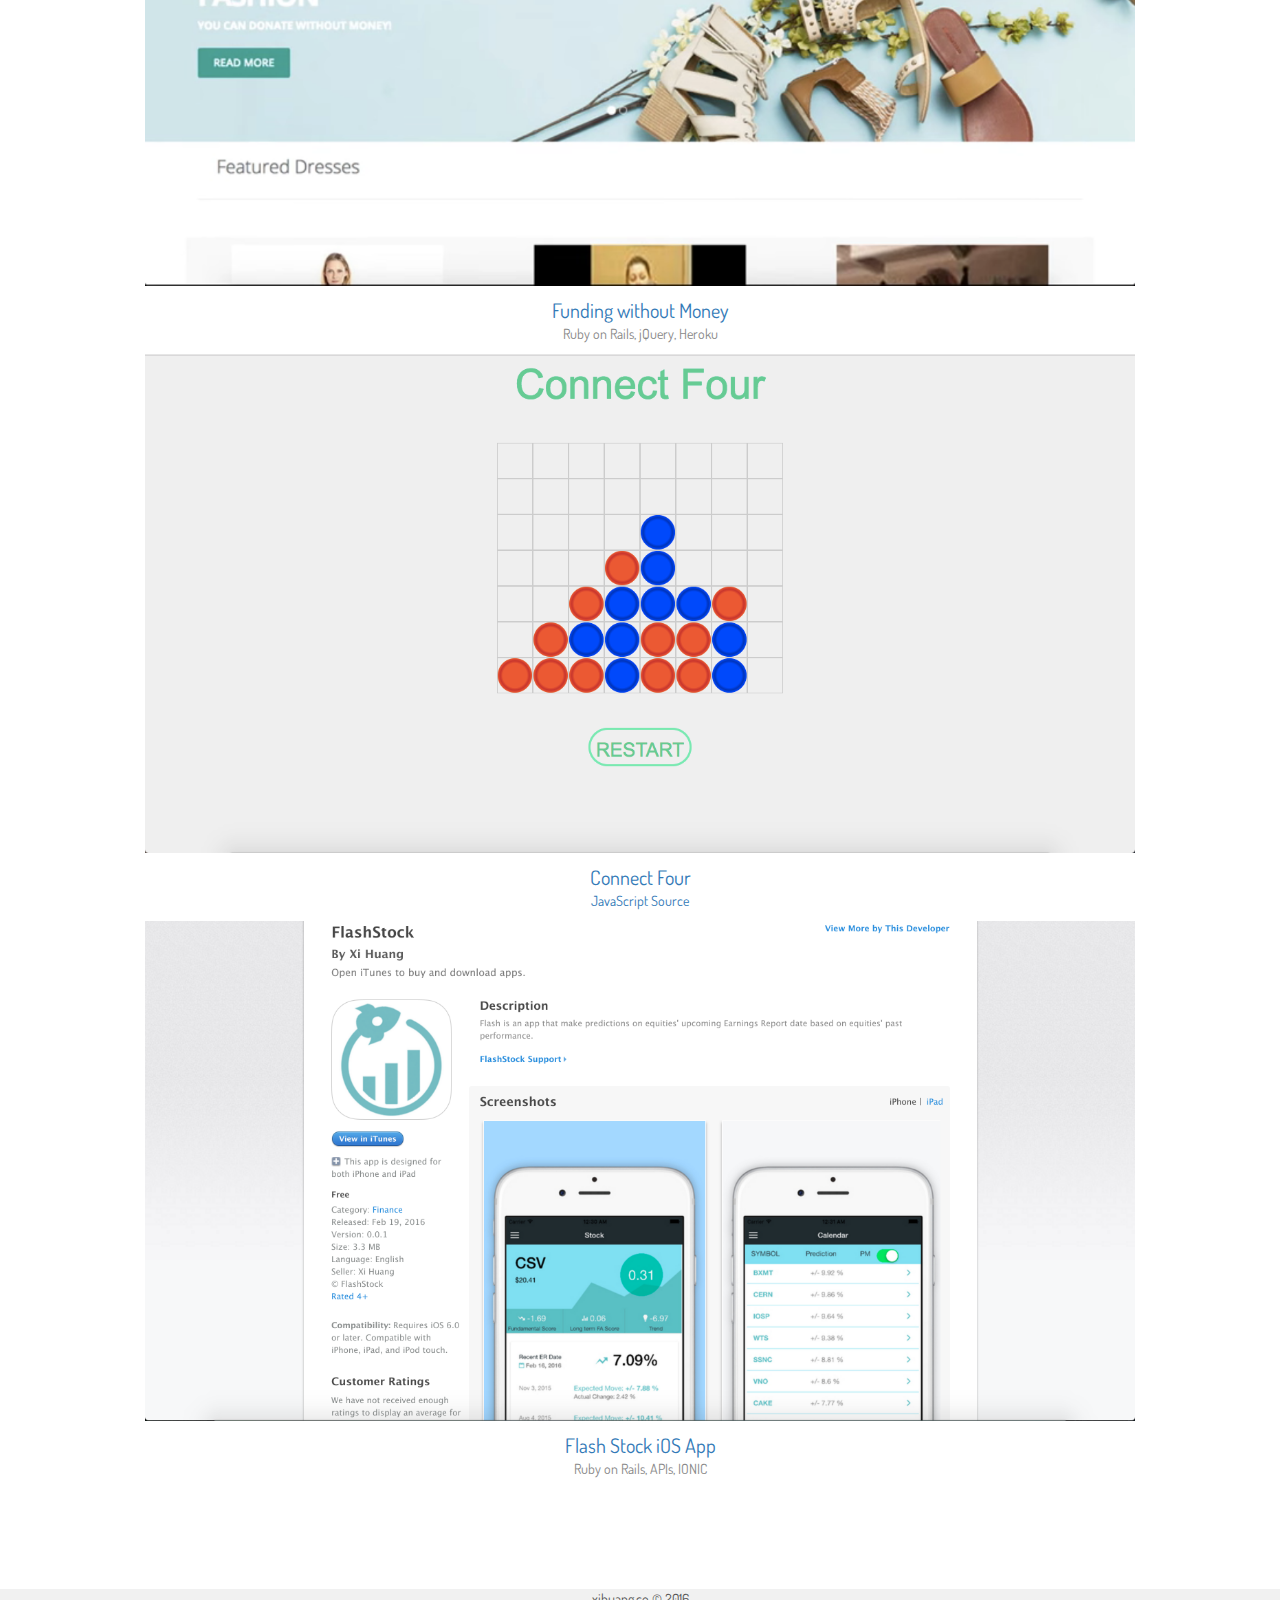
==== commit 177ae378: "more mobile version updates" ====
--- a/new_version/index.html
+++ b/new_version/index.html
@@ -46,6 +46,7 @@
 			                <p>Front End Engineer</p>
 			                <img src="images/shape.png" alt="">
 			                <div>
+			                	<a href="https://www.github.com/yumikohey" target="_blank"><img class="social_icons" src="images/github_icon.png"></a>
 			                	<a href="https://www.linkedin.com/in/huangxi" target="_blank"><img class="social_icons" src="images/linkedin_icon.png"></a>
 			                </div>                        
 			            </div>
@@ -73,7 +74,7 @@
 								<br>
 								<br>
 							</div>
-							<div class="col-md-5 col-md-offset-3">
+							<div class="col-md-5 col-md-offset-3" id="self_intro">
 								<div class="row">
 									<div class="bolded_text">
 										Front End Engineer <span class="descriptive_text"><a target="_blank" href="https://www.checkbook.io">@Checkbook.io</a></span>
@@ -83,10 +84,13 @@
 								<br>
 
 								<div class="row">
-									<p> I found an e-commerce website when I was freshman in college, where I started falling in love with web development. </p>
-									<p>
-									With an entrepreneur mind set, I build products with great user experience in order to acquire more users and to attain higher sales rates. </p>
-								</div>
+									<div class="self_passage">
+										<p> I found an e-commerce website when I was freshman in college, where I started falling in love with web development. </p>
+										<p>
+										With an entrepreneur mind set, I build products with great user experience in order to acquire more users and to attain higher sales rates. </p>
+									</div>		
+								</div>
+
 							</div>
 						</div>
 					</div>	
@@ -94,14 +98,15 @@
 				<div class="row">
 					<div class="col-md-8 col-md-offset-2">
 						<div class="row">
-							<div class="col-md-6">
+							<div class="col-md-6" id="slogan">
 								<div class="row">
 									<p>Determined to craft human-centered apps.</p>
 								</div>
 							</div>
-							<div class="col-md-4 col-md-offset-1">
-								<div class="row">
-									<button class="btn" style="background-color: #337ab7; color:#fff; font-size: 16px;">Download Resume</button>
+							<div class="col-md-6 col-xs-12">
+								<div class="row" id="download_resume">
+									<a href="./xi_huang_resume.pdf" target="_blank">
+									<button class="btn" style="background-color: #337ab7; color:#fff; font-size: 16px;">Download Resume</button></a>
 								</div>
 							</div>
 						</div>
@@ -148,7 +153,7 @@
 				    <div class="col-md-3 text-center">
 				        <div class="single_service wow fadeInUp" data-wow-delay="4s">
 				            <i class="glyphicon glyphicon-cloud"></i>
-				            <h2>AWS</h2>
+				            <h2>DevOps</h2>
 				            <p>EC2</p>
 				            <p>Elastic Beanstalk</p>
 				            <p>S3</p>
@@ -167,55 +172,53 @@
 				</div>
 			</div>
 
-			<div class="row xh_carousel">
-				<div class="carousel_item show">
-					<img src="./images/stock.png" width="300px" height="180px">
-
-					<div class="carousel_title"><a href="https://www.youtube.com/watch?v=ovxFm7skJJQ">Earnings Report</a></div>
-					<div class="carousel_subtitle"> Ruby on Rails, AngularJS, EC2, Heroku, RDS </div>
-				</div>
-				<div class="carousel_item show">
-					<img src="./images/a3cube.png" width="300px" height="180px">
-
-					<div class="carousel_title"><a href="http://a3cube.herokuapp.com">A3Cube Dashboard Prototype</a></div>
-					<div class="carousel_subtitle"> Ruby on Rails, jQuery, Heroku </div>
-				</div>
-				<div class="carousel_item show">
-					<img src="./images/zoesh.png" width="300px" height="180px">
-
-					<div class="carousel_title"><a href="https://www.youtube.com/watch?v=LjPvimCMA6M">Funding without Money </a></div>
-					<div class="carousel_subtitle"> Ruby on Rails, jQuery, Heroku </div>
-				</div>
-				<div class="carousel_item hide">
-					<img src="./images/checkbook_login_modal.png" width="300px" height="180px">
-
-					<div class="carousel_title"> <a href="http://codepen.io/yumikohey/pen/YqwrGw">Checkbook Login Modal</a></div>
-					<div class="carousel_subtitle"> jQuery </div>
-				</div>
-				<div class="carousel_item hide">
-					<img src="./images/ios_app.png" width="300px" height="180px">
-
-					<div class="carousel_title"> <a href="https://itunes.apple.com/us/app/flashstock/id1084290276?mt=8&ign-mpt=uo%3D4">Flash Stock iOS App</a></div>
-					<div class="carousel_subtitle"> Ruby on Rails, APIs, IONIC</div>
-				</div>
-			</div>
-			<!-- Controls -->
-			<div class="carousel_control">
-				<div id="carousel_prev" ng-click="nextSlide()"> << </div>
-				<div id="carousel_next" ng-click="nextSlide()"> >> </div>
+			<div class="row">
+				<div id="xh_portfolio">
+					<div class="item">
+						<img src="./images/stock.png" width="300px" height="180px">
+
+						<div class="carousel_title"><a target="_blank" href="https://www.youtube.com/watch?v=ovxFm7skJJQ">Earnings Report</a></div>
+						<div class="carousel_subtitle"> Ruby on Rails, AngularJS, EC2, Heroku, RDS </div>
+					</div>
+					<div class="item">
+						<img src="./images/a3cube.png" width="300px" height="180px">
+
+						<div class="carousel_title"><a target="_blank" href="http://a3cube.herokuapp.com">A3Cube Dashboard Prototype</a></div>
+						<div class="carousel_subtitle"> Ruby on Rails, jQuery, Heroku </div>
+					</div>
+					<div class="item">
+						<img src="./images/zoesh.png" width="300px" height="180px">
+
+						<div class="carousel_title"><a target="_blank" href="https://www.youtube.com/watch?v=LjPvimCMA6M">Funding without Money </a></div>
+						<div class="carousel_subtitle"> Ruby on Rails, jQuery, Heroku </div>
+					</div>
+					<div class="item">
+						<img src="./images/connect_four.png" width="300px" height="180px">
+
+						<div class="carousel_title"><a target="_blank" href="./connect_four/index">Connect Four</a></div>
+						<div class="carousel_subtitle"> <a target="_blank" href="https://github.com/yumikohey/xihuang.co/tree/master/connect_four">JavaScript Source </a></div>
+					</div>
+					<div class="item">
+						<img src="./images/ios_app.png" width="300px" height="180px">
+
+						<div class="carousel_title"> <a target="_blank" href="https://itunes.apple.com/us/app/flashstock/id1084290276?mt=8&ign-mpt=uo%3D4">Flash Stock iOS App</a></div>
+						<div class="carousel_subtitle"> Ruby on Rails, APIs, IONIC</div>
+					</div>
+				</div>					
 			</div>
 
 		</div>
 	</main>
 
 	<footer>
-		
+		xihuang.co © 2016
 	</footer>
-
+	<script   src="http://code.jquery.com/jquery-1.12.4.min.js"   integrity="sha256-ZosEbRLbNQzLpnKIkEdrPv7lOy9C27hHQ+Xp8a4MxAQ="   crossorigin="anonymous"></script>
 	<script src="bower_components/angular/angular.min.js"></script>
 	<script src="bower_components/angular-bootstrap/ui-bootstrap-tpls.js"></script>
 	<script src="bower_components/angular-bootstrap/ui-bootstrap.js"></script>
 	<script src="bower_components/masonry/dist/masonry.pkgd.js"></script>
+	<script src="js/owl.carousel.min.js"></script>
 	<script src="js/app.js"></script>
 </body>
 </html>--- a/new_version/css/style.css
+++ b/new_version/css/style.css
@@ -1,6 +1,19 @@
-a:hover{
+a:hover, a:visited, a:target, a:active, a:focus{
   text-decoration: none;
 }
+
+.bolded_text {
+    color: #16a085;
+    font-size: 24px;
+    font-weight: bold;
+}
+
+.descriptive_text {
+    color: #2E97E9;
+    font-size: 24px;
+    font-weight: normal;
+}
+
 .logo {
   margin-top: 15px;
   font-size: 2em;
@@ -18,56 +31,94 @@
   margin-bottom: 25px;
 }
 
-.project-box {
-  margin: 5px;
-  height: 400px;
+/* Portfolio */
+
+#portfolio {
+  margin-bottom: 100px;
+}
+
+#portfolio .row:nth-child(2) {
+  padding: 0 80px;
+}
+
+#xh_portfolio {
+  overflow: hidden;
+}
+
+#xh_portfolio .item{
+  margin: 10px;
+}
+
+#xh_portfolio .item img{
+  display: block;
   width: 100%;
-}
-
-.youtube-preview img {
-  width: 90%;
-  margin: 0 5%;
-  height: 300px;
-}
-
-.project-box-highlighted:hover .project-desc{
-  background-color: #8acfc2;
-  -webkit-transition: width 0.8s;
-  transition: all 0.8s;
-}
-
-.project-box-highlighted:hover .project-subtitle, .project-box-highlighted:hover a {
-  color: #fff;
-  -webkit-transition: width 1s;
-  transition: all 1s;
-}
-
-.project-desc {
-  width: 90%;
-  margin: 0 5%;
-  padding: 15px 0 10px 0;
-}
-
-.project-desc .project-title {
-  font-size: 1.3em;
-} 
-
-.project-desc .project-subtitle, .project-desc a{
-  margin-top: 5px;
-  color: #16a085;
-}
-
-.bolded_text {
-    color: #16a085;
-    font-size: 24px;
-    font-weight: bold;
-}
-
-.descriptive_text {
-  color: #2E97E9;
-  font-size: 24px;
+  height: auto;
+}
+
+.carousel_title {
+  margin-top: 10px;
   font-weight: normal;
-}
+  font-size: 2rem;
+  text-align: center;
+}
+
+.carousel_subtitle {
+  text-align: center;
+  color: #888;
+  font-size: 14px;
+}
+
+#download_resume {
+  float: right;
+}
+
+
+@media only screen and (max-width: 1024px) {
+  #portfolio .row:nth-child(2) {
+    padding: 0 30px;
+  }
+
+  #download_resume {
+    margin: 25px auto 0 auto;
+    width: 60%; 
+  }
+
+  #self_intro .row:nth-child(1) {
+    padding-top: 70px;
+    position: relative;
+    left: 50px;
+  }
+
+  #slogan {
+    display: none;
+  }
+
+  .self_passage {
+    margin: 0 20px;
+  }
+
+}
+
+@media only screen and (max-width: 640px) {
+  #portfolio .row:nth-child(2) {
+    padding: 0 15px;
+  }
+  #download_resume {
+    margin: 25px auto 0 auto;
+    width: 70%; 
+  }
+
+  #self_intro .row:nth-child(1) {
+    padding-top: 15px;
+    position: relative;
+    left: 50px;
+  }
+
+}
+
+
+
+
 /* #Navigation
 ================================================== */
 
@@ -630,8 +681,9 @@
 /*Footer*/
 footer{
   background-color: #f1f1f1;
-  padding-top: 50px;
-  padding-bottom: 50px;
+  color: #555;
+  clear: left;
+  text-align: center;
 }
 .footer_logo{}
 .footer_logo img{}
--- a/new_version/css/style.css
+++ b/new_version/css/style.css
@@ -1,6 +1,19 @@
-a:hover{
+a:hover, a:visited, a:target, a:active, a:focus{
   text-decoration: none;
 }
+
+.bolded_text {
+    color: #16a085;
+    font-size: 24px;
+    font-weight: bold;
+}
+
+.descriptive_text {
+    color: #2E97E9;
+    font-size: 24px;
+    font-weight: normal;
+}
+
 .logo {
   margin-top: 15px;
   font-size: 2em;
@@ -18,56 +31,94 @@
   margin-bottom: 25px;
 }
 
-.project-box {
-  margin: 5px;
-  height: 400px;
+/* Portfolio */
+
+#portfolio {
+  margin-bottom: 100px;
+}
+
+#portfolio .row:nth-child(2) {
+  padding: 0 80px;
+}
+
+#xh_portfolio {
+  overflow: hidden;
+}
+
+#xh_portfolio .item{
+  margin: 10px;
+}
+
+#xh_portfolio .item img{
+  display: block;
   width: 100%;
-}
-
-.youtube-preview img {
-  width: 90%;
-  margin: 0 5%;
-  height: 300px;
-}
-
-.project-box-highlighted:hover .project-desc{
-  background-color: #8acfc2;
-  -webkit-transition: width 0.8s;
-  transition: all 0.8s;
-}
-
-.project-box-highlighted:hover .project-subtitle, .project-box-highlighted:hover a {
-  color: #fff;
-  -webkit-transition: width 1s;
-  transition: all 1s;
-}
-
-.project-desc {
-  width: 90%;
-  margin: 0 5%;
-  padding: 15px 0 10px 0;
-}
-
-.project-desc .project-title {
-  font-size: 1.3em;
-} 
-
-.project-desc .project-subtitle, .project-desc a{
-  margin-top: 5px;
-  color: #16a085;
-}
-
-.bolded_text {
-    color: #16a085;
-    font-size: 24px;
-    font-weight: bold;
-}
-
-.descriptive_text {
-  color: #2E97E9;
-  font-size: 24px;
+  height: auto;
+}
+
+.carousel_title {
+  margin-top: 10px;
   font-weight: normal;
-}
+  font-size: 2rem;
+  text-align: center;
+}
+
+.carousel_subtitle {
+  text-align: center;
+  color: #888;
+  font-size: 14px;
+}
+
+#download_resume {
+  float: right;
+}
+
+
+@media only screen and (max-width: 1024px) {
+  #portfolio .row:nth-child(2) {
+    padding: 0 30px;
+  }
+
+  #download_resume {
+    margin: 25px auto 0 auto;
+    width: 60%; 
+  }
+
+  #self_intro .row:nth-child(1) {
+    padding-top: 70px;
+    position: relative;
+    left: 50px;
+  }
+
+  #slogan {
+    display: none;
+  }
+
+  .self_passage {
+    margin: 0 20px;
+  }
+
+}
+
+@media only screen and (max-width: 640px) {
+  #portfolio .row:nth-child(2) {
+    padding: 0 15px;
+  }
+  #download_resume {
+    margin: 25px auto 0 auto;
+    width: 70%; 
+  }
+
+  #self_intro .row:nth-child(1) {
+    padding-top: 15px;
+    position: relative;
+    left: 50px;
+  }
+
+}
+
+
+
+
 /* #Navigation
 ================================================== */
 
@@ -630,8 +681,9 @@
 /*Footer*/
 footer{
   background-color: #f1f1f1;
-  padding-top: 50px;
-  padding-bottom: 50px;
+  color: #555;
+  clear: left;
+  text-align: center;
 }
 .footer_logo{}
 .footer_logo img{}
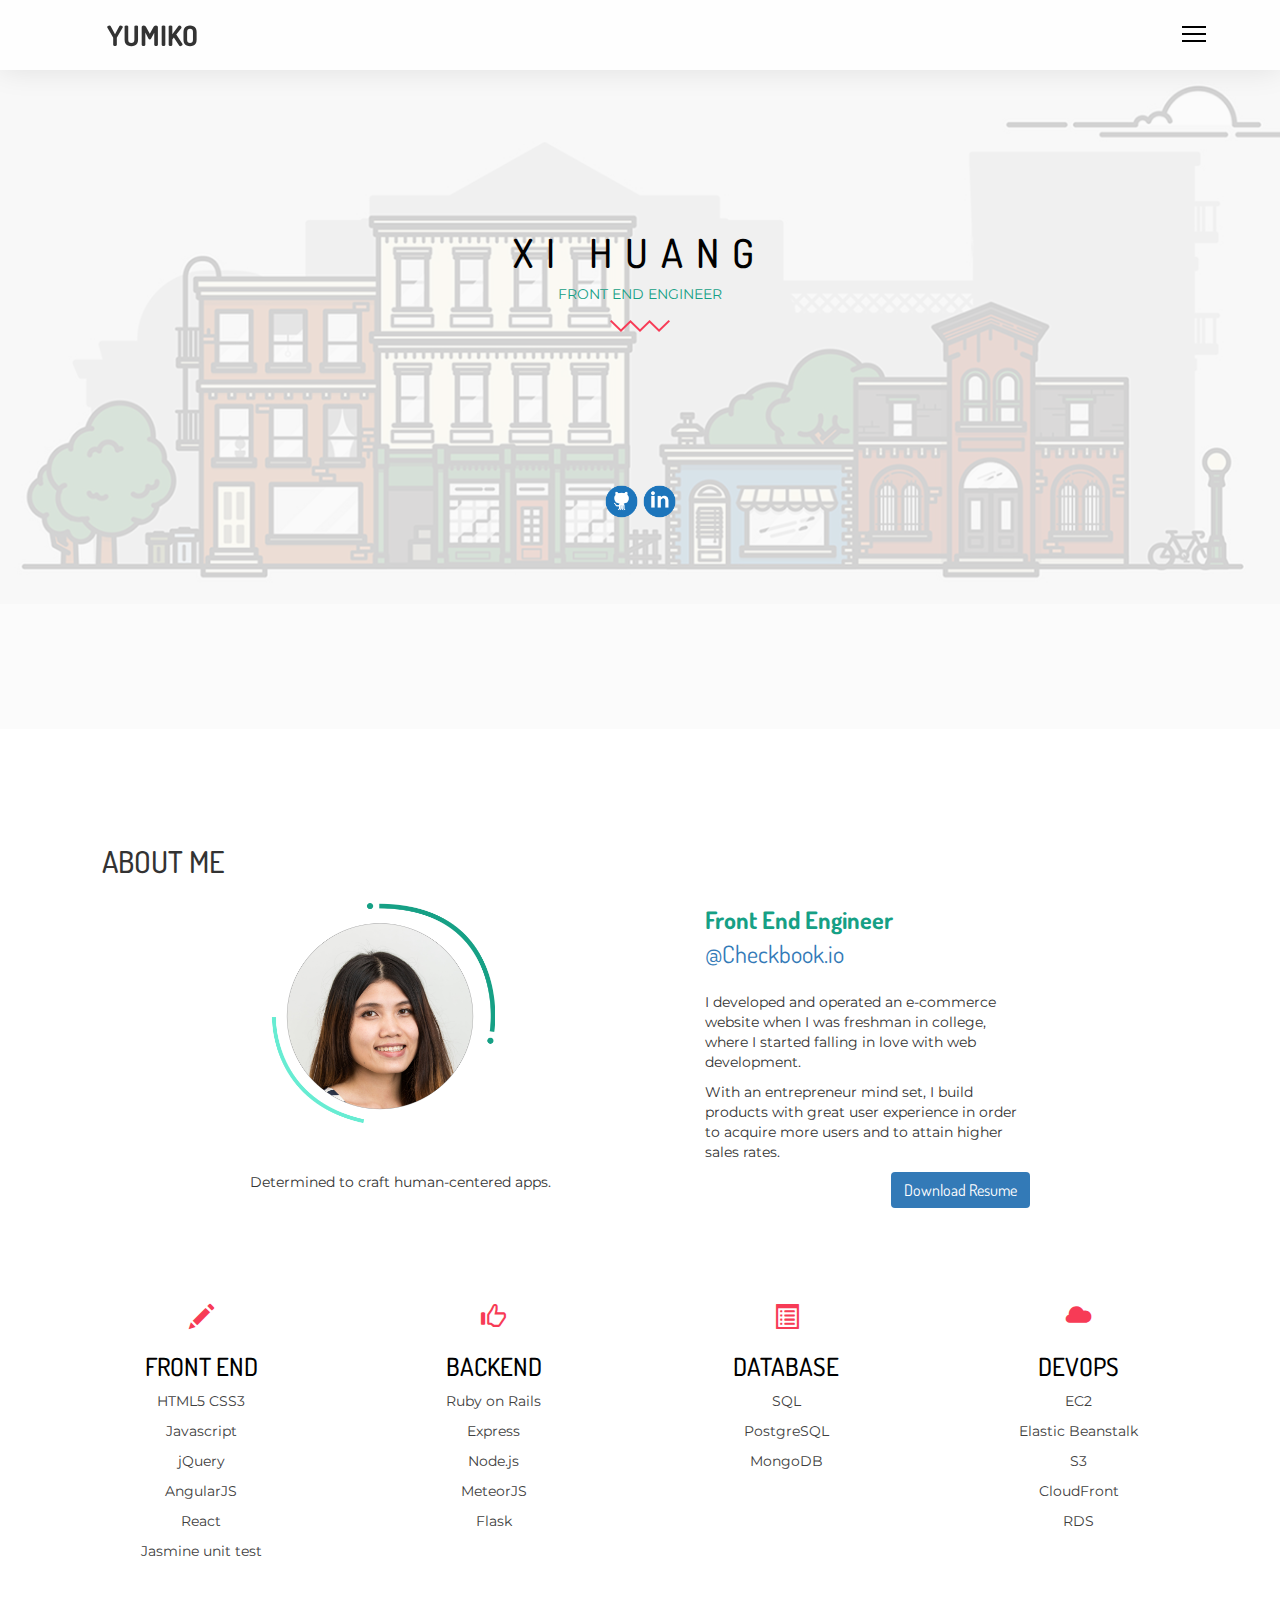
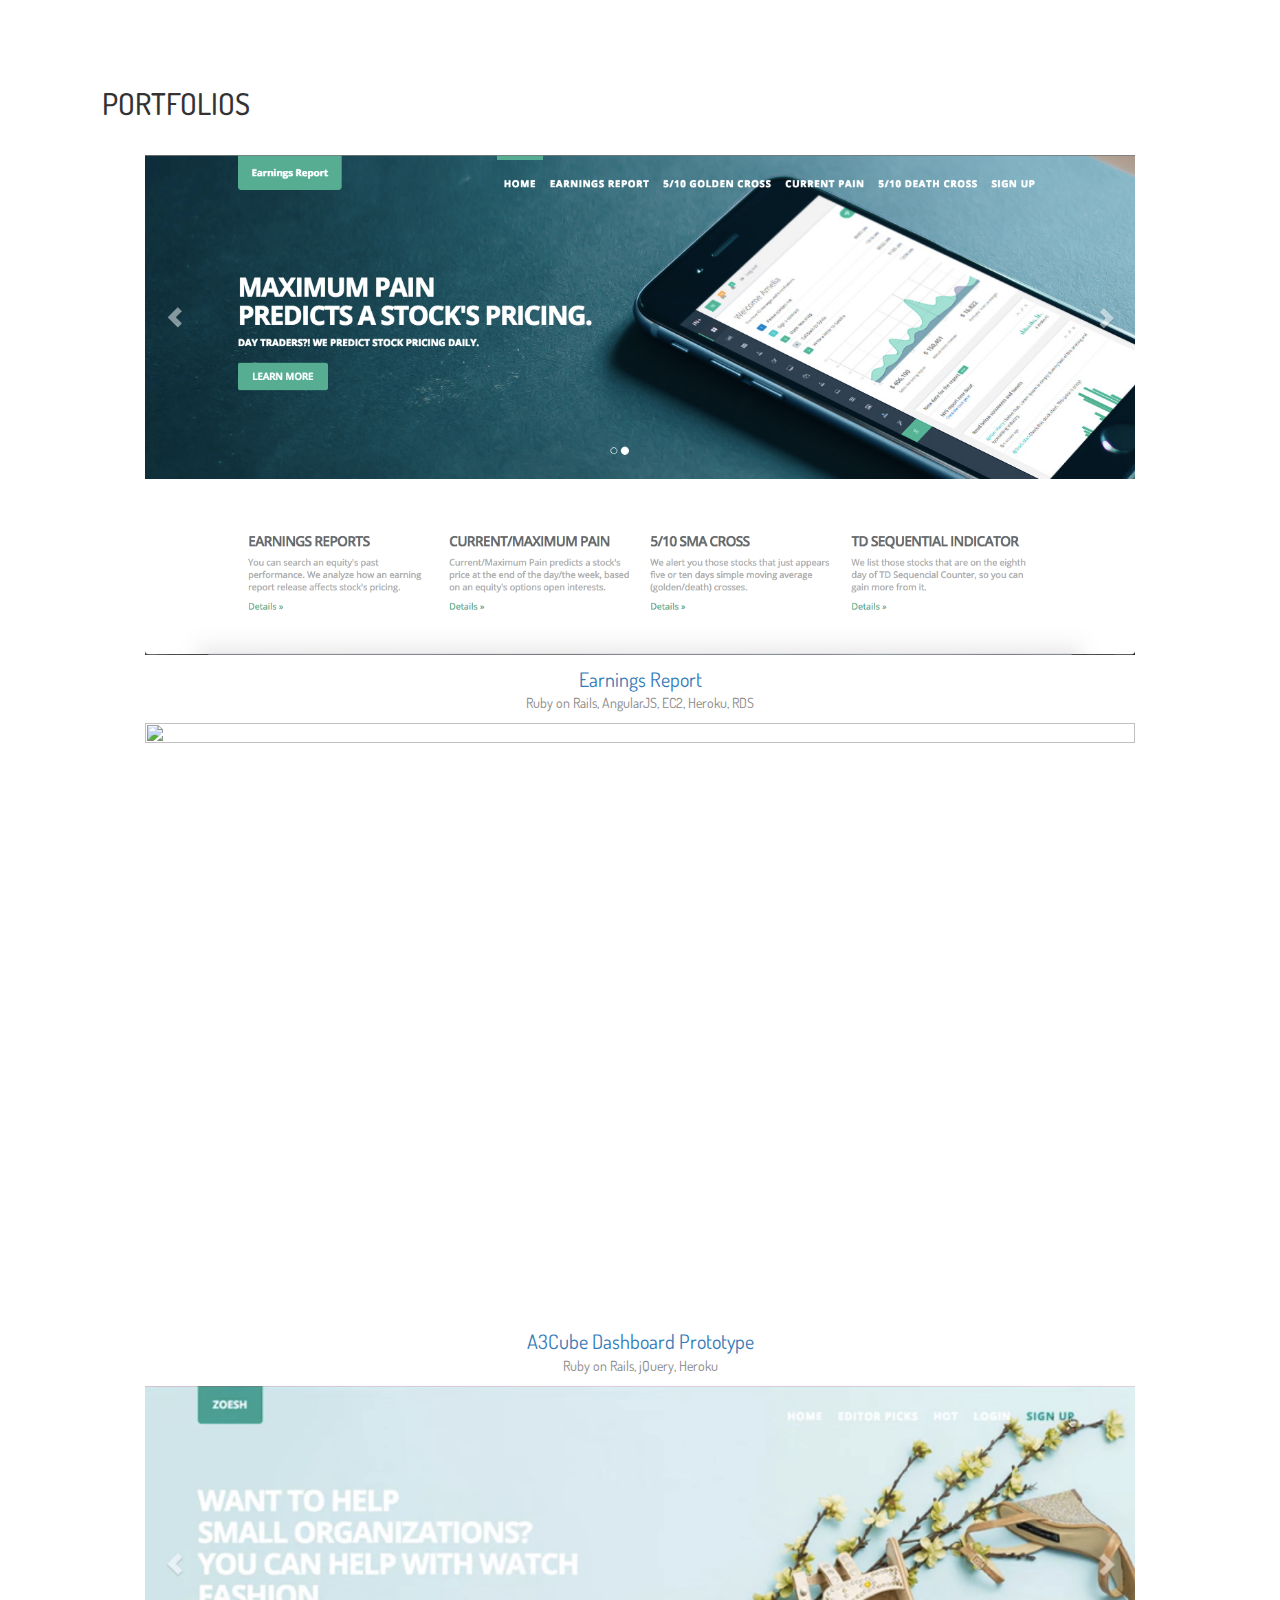
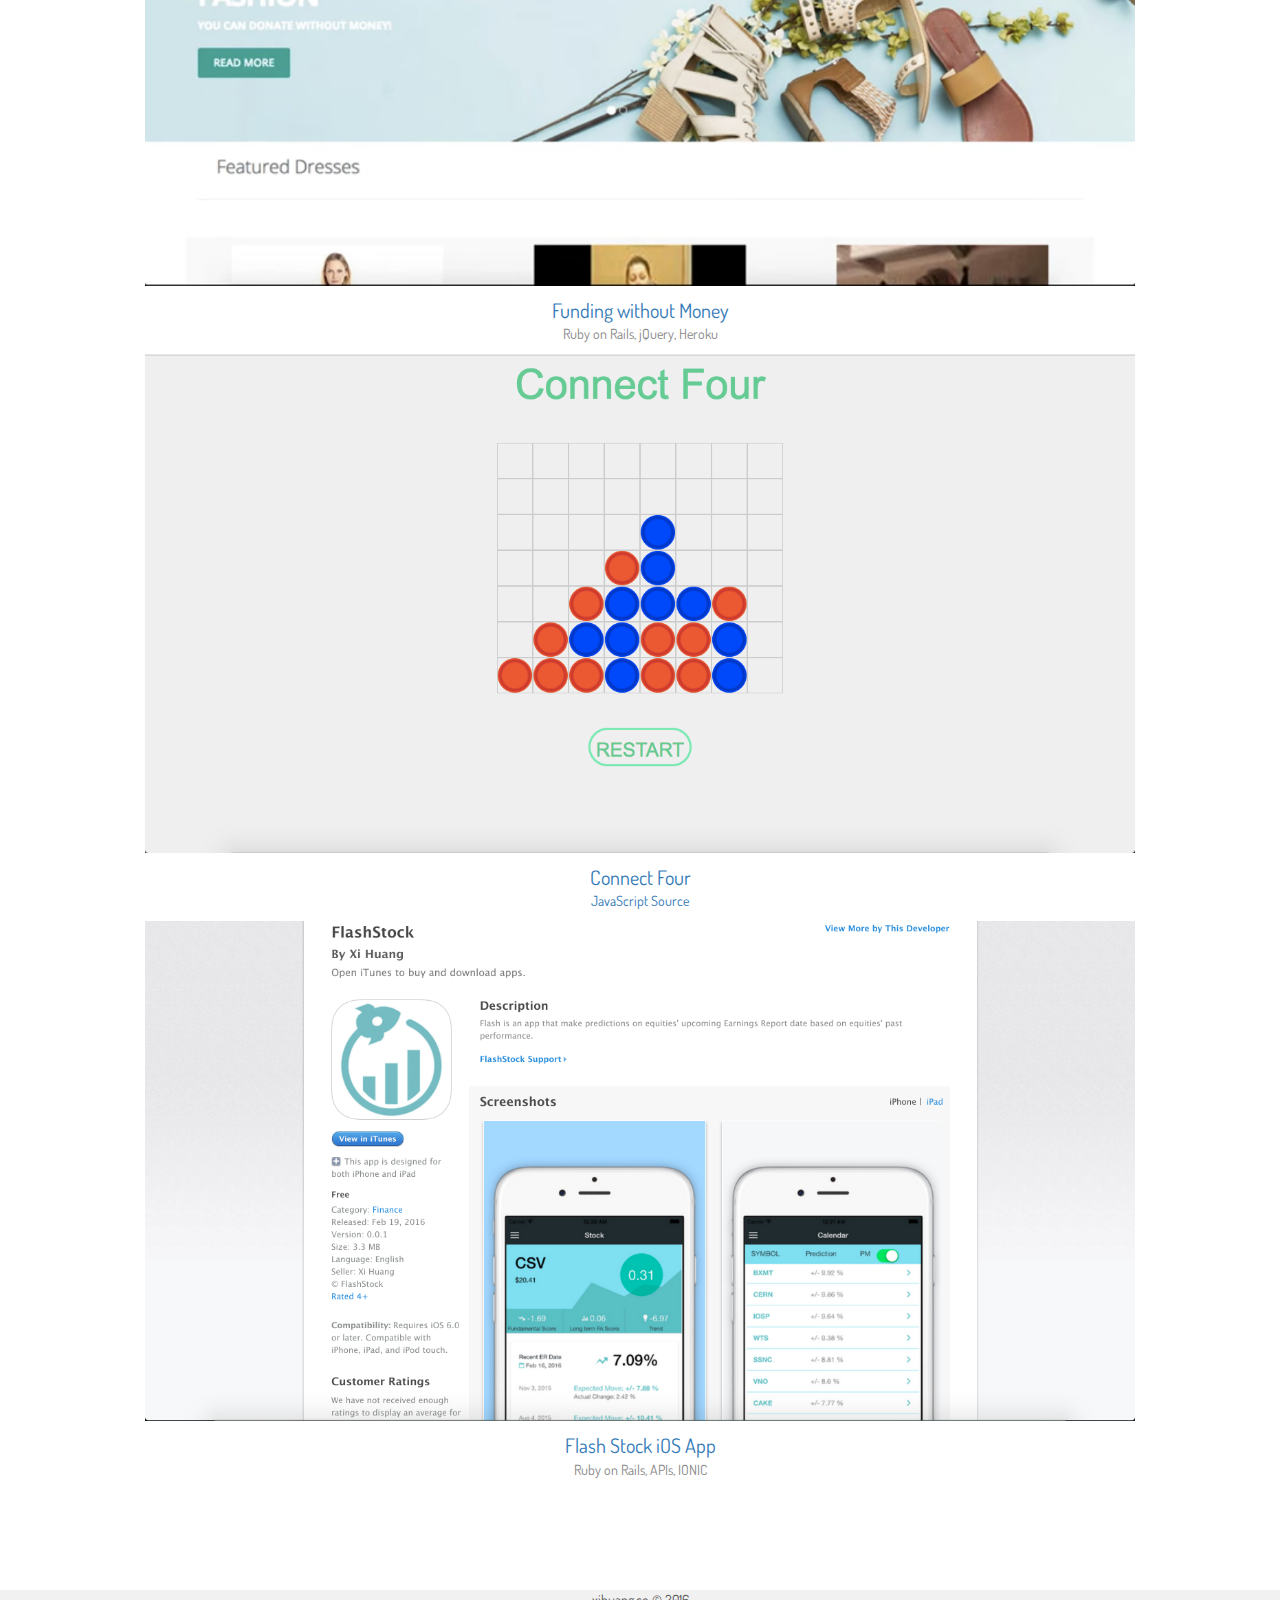
==== commit 7a5e3fab: "updated words" ====
--- a/new_version/index.html
+++ b/new_version/index.html
@@ -85,7 +85,7 @@
 
 								<div class="row">
 									<div class="self_passage">
-										<p> I found an e-commerce website when I was freshman in college, where I started falling in love with web development. </p>
+										<p> I developed and operated an e-commerce website when I was freshman in college, where I started falling in love with web development. </p>
 										<p>
 										With an entrepreneur mind set, I build products with great user experience in order to acquire more users and to attain higher sales rates. </p>
 									</div>		
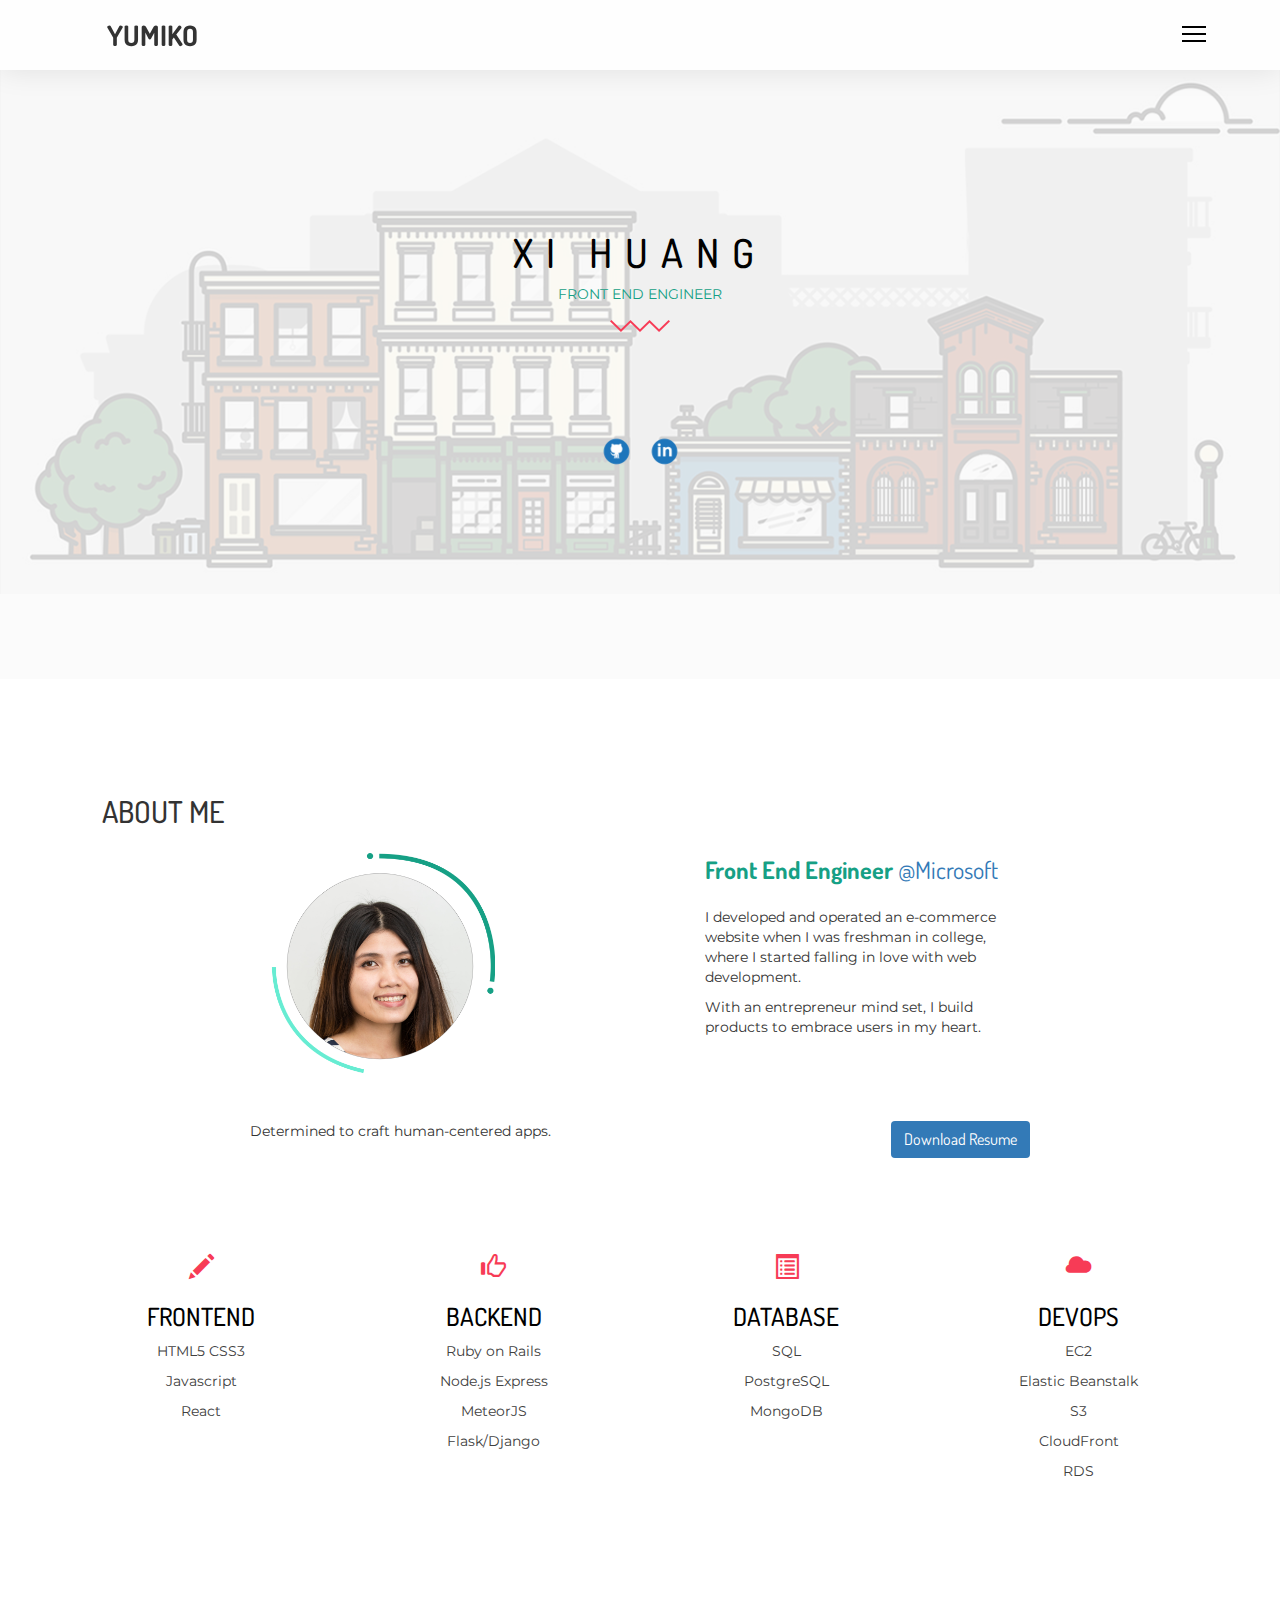
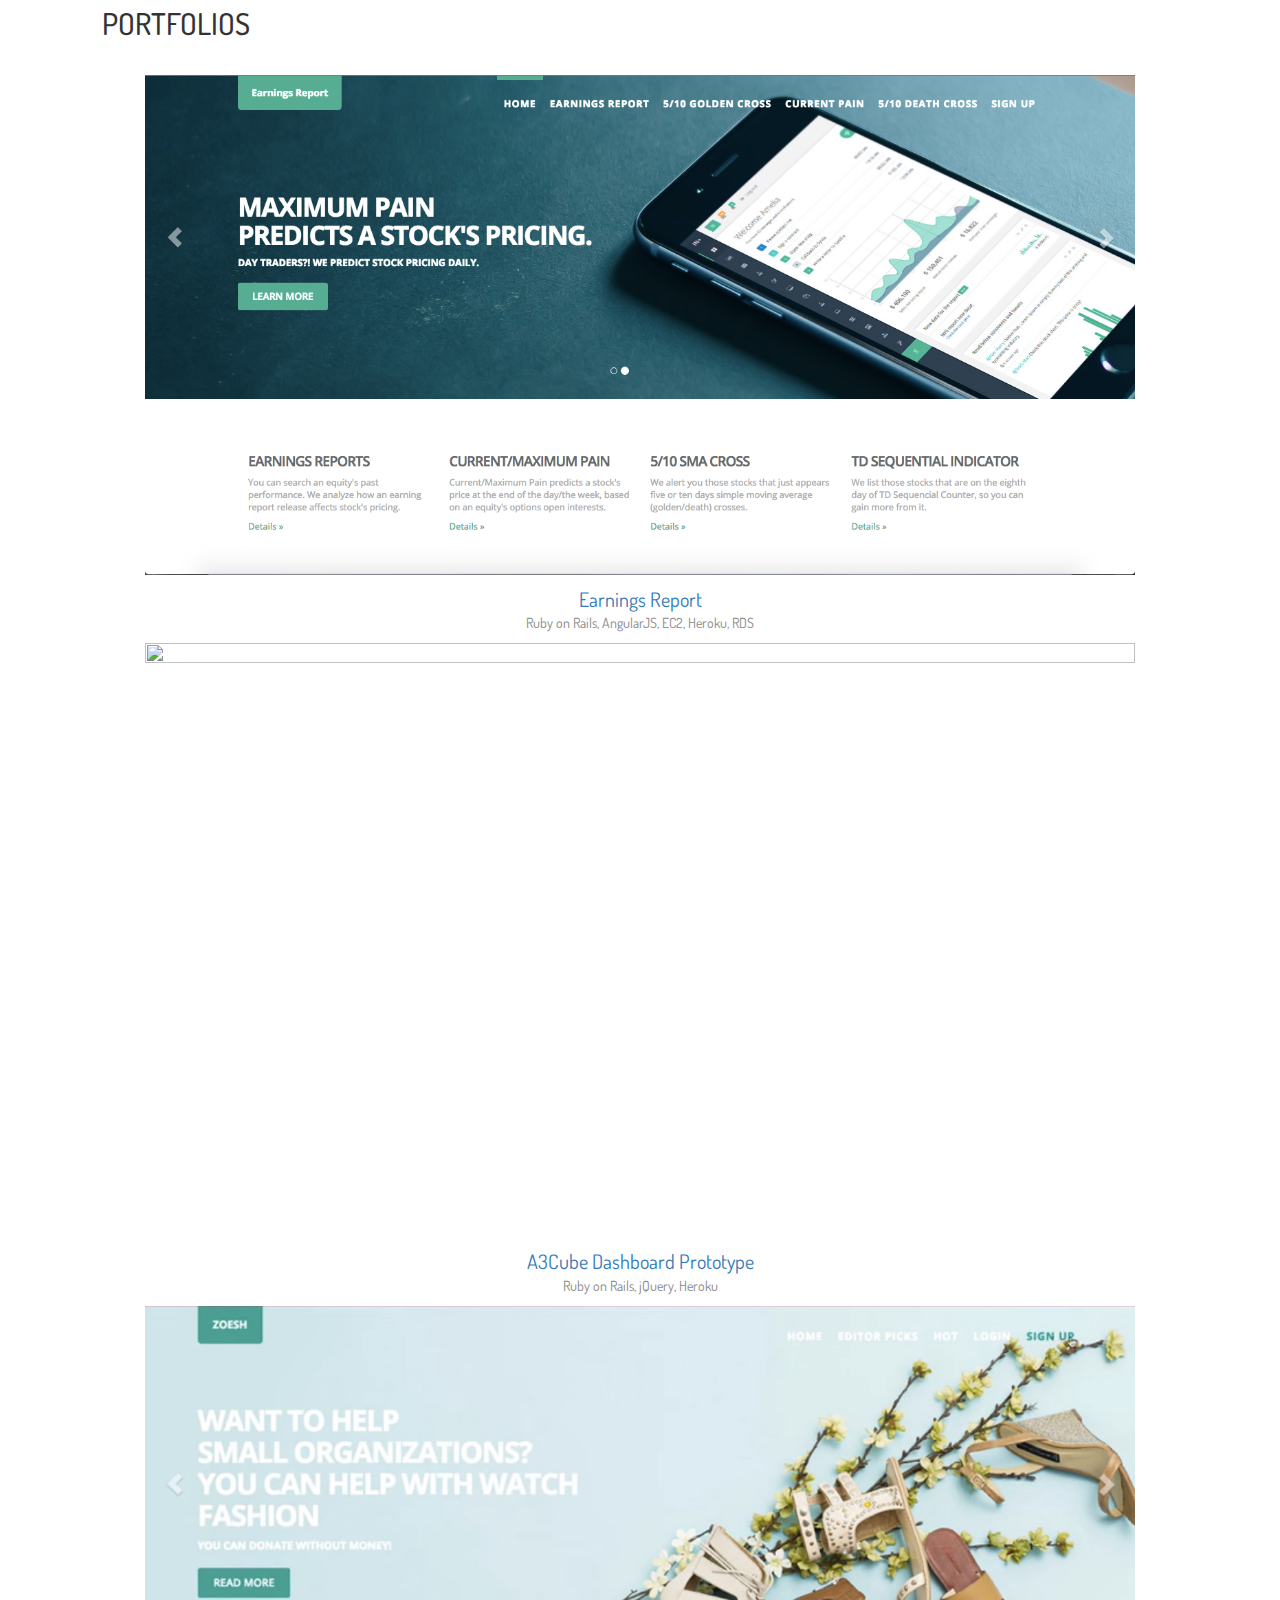
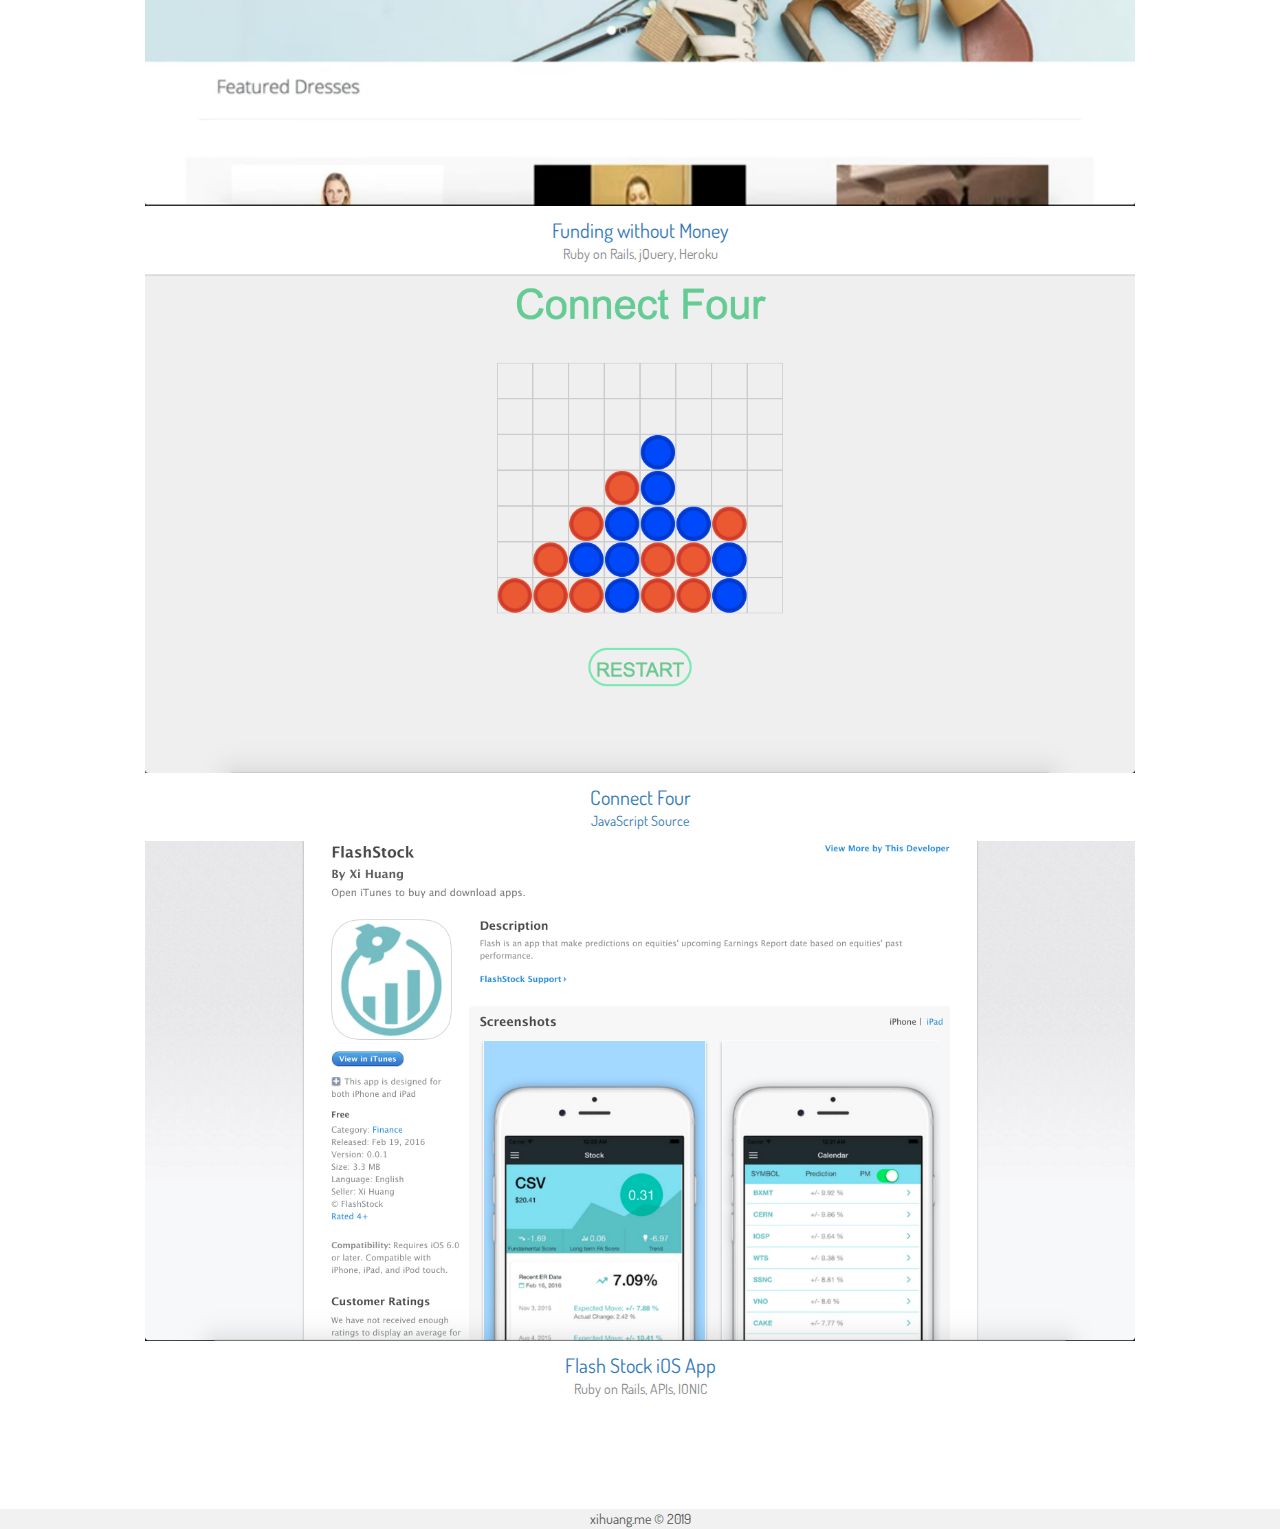
==== commit 4242fe2e: "updated index.html" ====
--- a/new_version/index.html
+++ b/new_version/index.html
@@ -77,7 +77,7 @@
 							<div class="col-md-5 col-md-offset-3" id="self_intro">
 								<div class="row">
 									<div class="bolded_text">
-										Front End Engineer <span class="descriptive_text"><a target="_blank" href="https://www.checkbook.io">@Checkbook.io</a></span>
+										Front End Engineer <span class="descriptive_text"><a target="_blank" href="https://onedrive.live.com">@Microsoft</a></span>
 									</div>
 								</div>
 
@@ -87,7 +87,7 @@
 									<div class="self_passage">
 										<p> I developed and operated an e-commerce website when I was freshman in college, where I started falling in love with web development. </p>
 										<p>
-										With an entrepreneur mind set, I build products with great user experience in order to acquire more users and to attain higher sales rates. </p>
+										With an entrepreneur mind set, I build products to embrace users in my heart. </p>
 									</div>		
 								</div>
 
@@ -121,13 +121,10 @@
 				    <div class="col-md-3 text-center">
 				        <div class="single_service wow fadeInUp" data-wow-delay="1s">
 				            <i class="glyphicon glyphicon-pencil"></i>
-				            <h2>FRONT END</h2>
+				            <h2>FRONTEND</h2>
 				            <p>HTML5 CSS3</p>
 				            <p>Javascript</p>
-				            <p>jQuery</p>
-				            <p>AngularJS</p>
 				            <p>React</p>
-				            <p>Jasmine unit test</p>
 				        </div>
 				    </div>
 				    <div class="col-md-3 text-center">
@@ -135,10 +132,9 @@
 				            <i class="glyphicon glyphicon-thumbs-up"></i>
 				            <h2>BACKEND</h2>
 				            <p>Ruby on Rails</p>
-				            <p>Express</p>
-				            <p>Node.js</p>
+				            <p>Node.js Express</p>
 				            <p>MeteorJS</p>
-				            <p>Flask</p>
+				            <p>Flask/Django</p>
 				        </div>
 				    </div>
 				    <div class="col-md-3 text-center">
@@ -195,7 +191,7 @@
 					<div class="item">
 						<img src="./images/connect_four.png" width="300px" height="180px">
 
-						<div class="carousel_title"><a target="_blank" href="./connect_four/index">Connect Four</a></div>
+						<div class="carousel_title"><a target="_blank" href="./connect_four/index.html">Connect Four</a></div>
 						<div class="carousel_subtitle"> <a target="_blank" href="https://github.com/yumikohey/xihuang.co/tree/master/connect_four">JavaScript Source </a></div>
 					</div>
 					<div class="item">
@@ -211,7 +207,7 @@
 	</main>
 
 	<footer>
-		xihuang.co © 2016
+		xihuang.me © 2019
 	</footer>
 	<script   src="http://code.jquery.com/jquery-1.12.4.min.js"   integrity="sha256-ZosEbRLbNQzLpnKIkEdrPv7lOy9C27hHQ+Xp8a4MxAQ="   crossorigin="anonymous"></script>
 	<script src="bower_components/angular/angular.min.js"></script>
--- a/new_version/css/style.css
+++ b/new_version/css/style.css
@@ -23,7 +23,13 @@
 .social_icons {
   height: 35px;
   width: 35px;
-  margin-top: 150px;
+  margin: 100px 5px 0 5px;
+  transform: scale(0.8);
+  transition: 0.5s all;
+}
+
+.social_icons:hover {
+  transform: scale(1.0);
 }
 
 .section-Name {
--- a/new_version/css/style.css
+++ b/new_version/css/style.css
@@ -23,7 +23,13 @@
 .social_icons {
   height: 35px;
   width: 35px;
-  margin-top: 150px;
+  margin: 100px 5px 0 5px;
+  transform: scale(0.8);
+  transition: 0.5s all;
+}
+
+.social_icons:hover {
+  transform: scale(1.0);
 }
 
 .section-Name {
